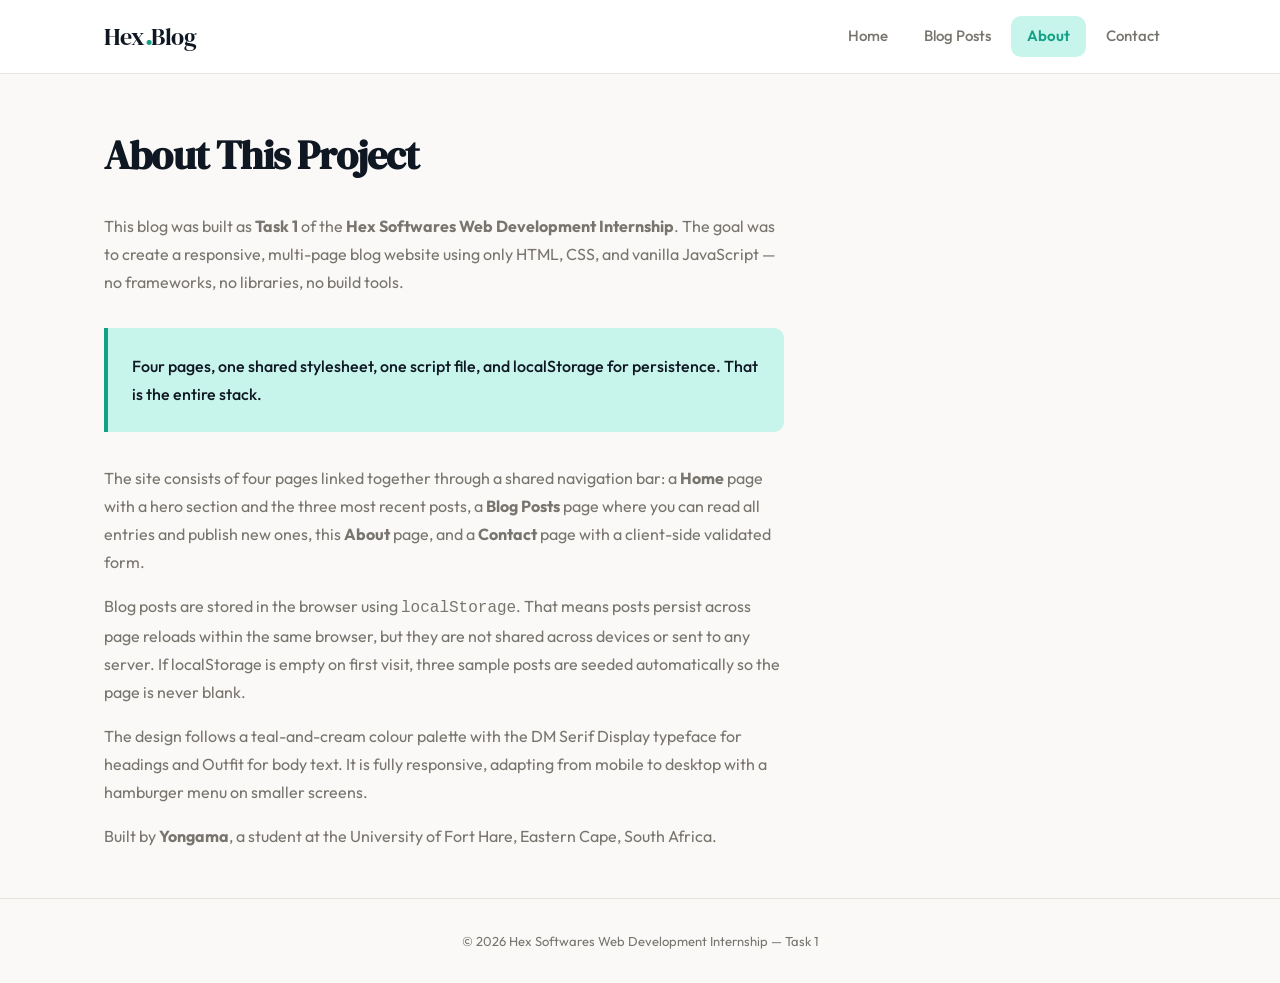
==== about.html @ 7363fd51 "Add complete blog website for Hex Softwares Task 1 Four-page responsive blog (Home, Blog Posts, Abou" ====
<!DOCTYPE html>
<html lang="en">
<head>
  <meta charset="UTF-8">
  <meta name="viewport" content="width=device-width, initial-scale=1.0">
  <title>About — HexSoftwares Blog</title>
  <meta name="description" content="About this blog project and the Hex Softwares Web Development Internship.">
  <link rel="stylesheet" href="css/styles.css">
</head>
<body>

  <!-- Header -->
  <header class="site-header">
    <div class="header-inner">
      <a href="index.html" class="logo">Hex<span class="dot">.</span>Blog</a>
      <button class="nav-toggle" aria-label="Open menu" aria-expanded="false">
        <svg xmlns="http://www.w3.org/2000/svg" fill="none" viewBox="0 0 24 24" stroke-width="2" stroke="currentColor"><path stroke-linecap="round" stroke-linejoin="round" d="M3.75 6.75h16.5M3.75 12h16.5m-16.5 5.25h16.5"/></svg>
      </button>
      <nav class="site-nav" aria-label="Primary">
        <button class="nav-close" aria-label="Close menu">
          <svg xmlns="http://www.w3.org/2000/svg" fill="none" viewBox="0 0 24 24" stroke-width="2" stroke="currentColor"><path stroke-linecap="round" stroke-linejoin="round" d="M6 18L18 6M6 6l12 12"/></svg>
        </button>
        <ul>
          <li><a href="index.html">Home</a></li>
          <li><a href="blog.html">Blog Posts</a></li>
          <li><a href="about.html" class="active">About</a></li>
          <li><a href="contact.html">Contact</a></li>
        </ul>
      </nav>
    </div>
  </header>

  <!-- Main Content -->
  <main>
    <h1 class="page-title">About This Project</h1>

    <div class="prose">
      <p>This blog was built as <strong>Task 1</strong> of the <strong>Hex Softwares Web Development Internship</strong>. The goal was to create a responsive, multi-page blog website using only HTML, CSS, and vanilla JavaScript &mdash; no frameworks, no libraries, no build tools.</p>

      <div class="highlight-box">
        <p>Four pages, one shared stylesheet, one script file, and localStorage for persistence. That is the entire stack.</p>
      </div>

      <p>The site consists of four pages linked together through a shared navigation bar: a <strong>Home</strong> page with a hero section and the three most recent posts, a <strong>Blog Posts</strong> page where you can read all entries and publish new ones, this <strong>About</strong> page, and a <strong>Contact</strong> page with a client-side validated form.</p>

      <p>Blog posts are stored in the browser using <code>localStorage</code>. That means posts persist across page reloads within the same browser, but they are not shared across devices or sent to any server. If localStorage is empty on first visit, three sample posts are seeded automatically so the page is never blank.</p>

      <p>The design follows a teal-and-cream colour palette with the DM Serif Display typeface for headings and Outfit for body text. It is fully responsive, adapting from mobile to desktop with a hamburger menu on smaller screens.</p>

      <p>Built by <strong>Yongama</strong>, a student at the University of Fort Hare, Eastern Cape, South Africa.</p>
    </div>
  </main>

  <!-- Footer -->
  <footer class="site-footer">
    <p>&copy; 2026 Hex Softwares Web Development Internship &mdash; Task 1</p>
  </footer>

  <script src="js/app.js"></script>
</body>
</html>
---- css/styles.css ----
@import url('https://fonts.googleapis.com/css2?family=DM+Serif+Display:ital@0;1&family=Outfit:wght@300;400;500;600;700&display=swap');

:root {
  --font-display: 'DM Serif Display', Georgia, serif;
  --font-body: 'Outfit', system-ui, sans-serif;

  --clr-teal-50: #effcf9;
  --clr-teal-100: #c7f5ec;
  --clr-teal-200: #8de8d5;
  --clr-teal-400: #2ec4a5;
  --clr-teal-500: #14a085;
  --clr-teal-600: #0e7c68;
  --clr-teal-700: #0b5e4f;

  --clr-navy-800: #1a2332;
  --clr-navy-900: #0f1722;
  --clr-navy-950: #0a1018;

  --clr-cream-50: #faf9f7;
  --clr-cream-100: #f4f2ee;
  --clr-cream-200: #e8e4dd;

  --clr-gray-300: #c5c3be;
  --clr-gray-400: #9e9b94;
  --clr-gray-500: #78756e;
  --clr-gray-600: #5c5a54;

  --clr-red-500: #dc4a4a;
  --clr-red-100: #fce8e8;

  --clr-bg: var(--clr-cream-50);
  --clr-surface: #ffffff;
  --clr-surface-alt: var(--clr-cream-100);
  --clr-text: var(--clr-navy-900);
  --clr-text-muted: var(--clr-gray-500);
  --clr-accent: var(--clr-teal-500);
  --clr-accent-hover: var(--clr-teal-600);
  --clr-accent-soft: var(--clr-teal-100);
  --clr-border: var(--clr-cream-200);
  --clr-error: var(--clr-red-500);
  --clr-error-bg: var(--clr-red-100);

  --radius-sm: 6px;
  --radius-md: 10px;
  --radius-lg: 16px;
  --radius-xl: 24px;

  --shadow-sm: 0 1px 3px rgba(15,23,34,0.04), 0 1px 2px rgba(15,23,34,0.03);
  --shadow-md: 0 4px 12px rgba(15,23,34,0.06), 0 2px 4px rgba(15,23,34,0.04);
  --shadow-lg: 0 12px 32px rgba(15,23,34,0.08), 0 4px 8px rgba(15,23,34,0.04);
  --shadow-glow: 0 0 0 3px var(--clr-accent-soft);

  --space-xs: 4px;
  --space-sm: 8px;
  --space-md: 16px;
  --space-lg: 24px;
  --space-xl: 32px;
  --space-2xl: 48px;
  --space-3xl: 64px;
  --space-4xl: 96px;

  --max-w: 1120px;
  --transition: 220ms ease;
}

@media (prefers-color-scheme: dark) {
  :root:not([data-theme="light"]) {
    --clr-bg: var(--clr-navy-950);
    --clr-surface: var(--clr-navy-800);
    --clr-surface-alt: var(--clr-navy-900);
    --clr-text: #e8e6e1;
    --clr-text-muted: var(--clr-gray-400);
    --clr-accent: var(--clr-teal-400);
    --clr-accent-hover: var(--clr-teal-200);
    --clr-accent-soft: rgba(46,196,165,0.12);
    --clr-border: rgba(255,255,255,0.08);
    --clr-error: #f87171;
    --clr-error-bg: rgba(248,113,113,0.1);
    --shadow-sm: 0 1px 3px rgba(0,0,0,0.2);
    --shadow-md: 0 4px 12px rgba(0,0,0,0.25);
    --shadow-lg: 0 12px 32px rgba(0,0,0,0.35);
  }
}

:root[data-theme="dark"] {
  --clr-bg: var(--clr-navy-950);
  --clr-surface: var(--clr-navy-800);
  --clr-surface-alt: var(--clr-navy-900);
  --clr-text: #e8e6e1;
  --clr-text-muted: var(--clr-gray-400);
  --clr-accent: var(--clr-teal-400);
  --clr-accent-hover: var(--clr-teal-200);
  --clr-accent-soft: rgba(46,196,165,0.12);
  --clr-border: rgba(255,255,255,0.08);
  --clr-error: #f87171;
  --clr-error-bg: rgba(248,113,113,0.1);
  --shadow-sm: 0 1px 3px rgba(0,0,0,0.2);
  --shadow-md: 0 4px 12px rgba(0,0,0,0.25);
  --shadow-lg: 0 12px 32px rgba(0,0,0,0.35);
}

/* ── Reset ────────────────────────────────────────────── */

*,
*::before,
*::after {
  margin: 0;
  padding: 0;
  box-sizing: border-box;
}

html {
  scroll-behavior: smooth;
  -webkit-text-size-adjust: 100%;
}

body {
  font-family: var(--font-body);
  font-size: 16px;
  line-height: 1.65;
  color: var(--clr-text);
  background: var(--clr-bg);
  min-height: 100vh;
  display: flex;
  flex-direction: column;
  -webkit-font-smoothing: antialiased;
}

img {
  max-width: 100%;
  display: block;
}

a {
  color: var(--clr-accent);
  text-decoration: none;
  transition: color var(--transition);
}

a:hover {
  color: var(--clr-accent-hover);
}

a:focus-visible,
button:focus-visible,
input:focus-visible,
textarea:focus-visible {
  outline: 2px solid var(--clr-accent);
  outline-offset: 2px;
}

/* ── Header ───────────────────────────────────────────── */

.site-header {
  position: sticky;
  top: 0;
  z-index: 100;
  background: var(--clr-surface);
  border-bottom: 1px solid var(--clr-border);
  backdrop-filter: blur(12px);
  -webkit-backdrop-filter: blur(12px);
}

.header-inner {
  max-width: var(--max-w);
  margin: 0 auto;
  padding: var(--space-md) var(--space-lg);
  display: flex;
  align-items: center;
  justify-content: space-between;
  gap: var(--space-md);
}

.logo {
  font-family: var(--font-display);
  font-size: 1.5rem;
  color: var(--clr-text);
  text-decoration: none;
  letter-spacing: -0.02em;
  transition: color var(--transition);
}

.logo .dot {
  color: var(--clr-accent);
  font-weight: 700;
}

.logo:hover {
  color: var(--clr-accent);
}

/* ── Navigation ───────────────────────────────────────── */

.nav-toggle {
  display: none;
  background: none;
  border: none;
  cursor: pointer;
  padding: var(--space-sm);
  color: var(--clr-text);
}

.nav-toggle svg {
  width: 24px;
  height: 24px;
  display: block;
}

.site-nav ul {
  list-style: none;
  display: flex;
  gap: var(--space-xs);
}

.site-nav a {
  display: block;
  padding: var(--space-sm) var(--space-md);
  border-radius: var(--radius-md);
  color: var(--clr-text-muted);
  font-weight: 500;
  font-size: 0.9375rem;
  transition: color var(--transition), background var(--transition);
}

.site-nav a:hover {
  color: var(--clr-text);
  background: var(--clr-surface-alt);
}

.site-nav a.active {
  color: var(--clr-accent);
  background: var(--clr-accent-soft);
  font-weight: 600;
}

@media (max-width: 680px) {
  .nav-toggle {
    display: block;
  }

  .site-nav {
    position: fixed;
    inset: 0;
    background: var(--clr-surface);
    z-index: 200;
    display: flex;
    align-items: center;
    justify-content: center;
    opacity: 0;
    visibility: hidden;
    transition: opacity 280ms ease, visibility 280ms ease;
  }

  .site-nav.open {
    opacity: 1;
    visibility: visible;
  }

  .site-nav ul {
    flex-direction: column;
    align-items: center;
    gap: var(--space-md);
  }

  .site-nav a {
    font-size: 1.25rem;
    padding: var(--space-md) var(--space-xl);
  }

  .nav-close {
    position: absolute;
    top: var(--space-lg);
    right: var(--space-lg);
    background: none;
    border: none;
    cursor: pointer;
    color: var(--clr-text);
    padding: var(--space-sm);
  }

  .nav-close svg {
    width: 28px;
    height: 28px;
    display: block;
  }
}

@media (min-width: 681px) {
  .nav-close {
    display: none;
  }
}

/* ── Main ─────────────────────────────────────────────── */

main {
  flex: 1;
  max-width: var(--max-w);
  margin: 0 auto;
  padding: var(--space-2xl) var(--space-lg);
  width: 100%;
}

/* ── Hero ─────────────────────────────────────────────── */

.hero {
  text-align: center;
  padding: var(--space-4xl) var(--space-lg);
  position: relative;
}

.hero::before {
  content: '';
  position: absolute;
  top: -40px;
  left: 50%;
  transform: translateX(-50%);
  width: 420px;
  height: 420px;
  border-radius: 50%;
  background: radial-gradient(circle, var(--clr-accent-soft) 0%, transparent 70%);
  pointer-events: none;
  z-index: -1;
}

.hero h1 {
  font-family: var(--font-display);
  font-size: clamp(2.2rem, 5vw, 3.5rem);
  line-height: 1.15;
  letter-spacing: -0.025em;
  color: var(--clr-text);
  margin-bottom: var(--space-lg);
  animation: fadeSlideUp 600ms ease both;
}

.hero h1 .accent {
  color: var(--clr-accent);
}

.hero-tagline {
  font-size: 1.125rem;
  color: var(--clr-text-muted);
  max-width: 540px;
  margin: 0 auto var(--space-xl);
  line-height: 1.7;
  animation: fadeSlideUp 600ms 120ms ease both;
}

.hero-cta {
  display: inline-flex;
  align-items: center;
  gap: var(--space-sm);
  animation: fadeSlideUp 600ms 240ms ease both;
}

@keyframes fadeSlideUp {
  from {
    opacity: 0;
    transform: translateY(18px);
  }
  to {
    opacity: 1;
    transform: translateY(0);
  }
}

/* ── Section Headings ─────────────────────────────────── */

.section-heading {
  font-family: var(--font-display);
  font-size: 1.75rem;
  margin-bottom: var(--space-lg);
  letter-spacing: -0.015em;
}

.page-title {
  font-family: var(--font-display);
  font-size: clamp(1.8rem, 4vw, 2.5rem);
  margin-bottom: var(--space-lg);
  letter-spacing: -0.02em;
  animation: fadeSlideUp 500ms ease both;
}

/* ── Buttons ──────────────────────────────────────────── */

.btn {
  display: inline-flex;
  align-items: center;
  justify-content: center;
  gap: var(--space-sm);
  font-family: var(--font-body);
  font-weight: 600;
  font-size: 0.9375rem;
  padding: 12px 28px;
  border-radius: var(--radius-md);
  border: none;
  cursor: pointer;
  transition: all var(--transition);
  text-decoration: none;
  line-height: 1.4;
}

.btn-primary {
  background: var(--clr-accent);
  color: #fff;
  box-shadow: var(--shadow-sm);
}

.btn-primary:hover {
  background: var(--clr-accent-hover);
  box-shadow: var(--shadow-md);
  transform: translateY(-1px);
  color: #fff;
}

.btn-primary:active {
  transform: translateY(0);
}

.btn-outline {
  background: transparent;
  color: var(--clr-accent);
  border: 1.5px solid var(--clr-accent);
}

.btn-outline:hover {
  background: var(--clr-accent-soft);
  color: var(--clr-accent-hover);
}

.btn-danger {
  background: transparent;
  color: var(--clr-error);
  border: 1.5px solid var(--clr-error);
  font-size: 0.8125rem;
  padding: 6px 14px;
}

.btn-danger:hover {
  background: var(--clr-error-bg);
}

/* ── Cards ────────────────────────────────────────────── */

.card-grid {
  display: grid;
  gap: var(--space-lg);
}

@media (min-width: 640px) {
  .card-grid {
    grid-template-columns: repeat(2, 1fr);
  }
}

@media (min-width: 900px) {
  .card-grid.cols-3 {
    grid-template-columns: repeat(3, 1fr);
  }
}

.card {
  background: var(--clr-surface);
  border: 1px solid var(--clr-border);
  border-radius: var(--radius-lg);
  padding: var(--space-lg);
  transition: box-shadow var(--transition), transform var(--transition);
  display: flex;
  flex-direction: column;
}

.card:hover {
  box-shadow: var(--shadow-md);
  transform: translateY(-2px);
}

.card-meta {
  display: flex;
  align-items: center;
  gap: var(--space-sm);
  margin-bottom: var(--space-sm);
  font-size: 0.8125rem;
  color: var(--clr-text-muted);
  flex-wrap: wrap;
}

.card-meta .dot-sep::before {
  content: '\00b7';
  margin: 0 2px;
}

.card h3 {
  font-family: var(--font-display);
  font-size: 1.2rem;
  margin-bottom: var(--space-sm);
  line-height: 1.3;
}

.card p {
  color: var(--clr-text-muted);
  font-size: 0.9375rem;
  line-height: 1.6;
  flex: 1;
}

.card-actions {
  margin-top: var(--space-md);
  display: flex;
  gap: var(--space-sm);
}

/* ── Empty State ──────────────────────────────────────── */

.empty-state {
  text-align: center;
  padding: var(--space-3xl) var(--space-lg);
  color: var(--clr-text-muted);
}

.empty-state svg {
  width: 56px;
  height: 56px;
  margin: 0 auto var(--space-md);
  opacity: 0.4;
  color: var(--clr-accent);
}

.empty-state p {
  margin-bottom: var(--space-lg);
  font-size: 1.0625rem;
}

/* ── Forms ────────────────────────────────────────────── */

.form-section {
  background: var(--clr-surface);
  border: 1px solid var(--clr-border);
  border-radius: var(--radius-lg);
  padding: var(--space-xl);
  margin-bottom: var(--space-2xl);
}

.form-section h2 {
  font-family: var(--font-display);
  font-size: 1.4rem;
  margin-bottom: var(--space-lg);
}

.form-group {
  margin-bottom: var(--space-md);
}

.form-group label {
  display: block;
  font-weight: 500;
  font-size: 0.9375rem;
  margin-bottom: var(--space-xs);
  color: var(--clr-text);
}

.form-row {
  display: grid;
  gap: var(--space-md);
}

@media (min-width: 640px) {
  .form-row {
    grid-template-columns: 1fr 1fr;
  }
}

input[type="text"],
input[type="email"],
input[type="date"],
textarea {
  width: 100%;
  font-family: var(--font-body);
  font-size: 0.9375rem;
  padding: 10px 14px;
  border: 1.5px solid var(--clr-border);
  border-radius: var(--radius-sm);
  background: var(--clr-bg);
  color: var(--clr-text);
  transition: border-color var(--transition), box-shadow var(--transition);
  line-height: 1.5;
}

input:focus,
textarea:focus {
  border-color: var(--clr-accent);
  box-shadow: var(--shadow-glow);
}

textarea {
  resize: vertical;
  min-height: 120px;
}

.field-error {
  color: var(--clr-error);
  font-size: 0.8125rem;
  margin-top: var(--space-xs);
  display: none;
}

.form-group.has-error input,
.form-group.has-error textarea {
  border-color: var(--clr-error);
}

.form-group.has-error .field-error {
  display: block;
}

.form-success {
  background: var(--clr-accent-soft);
  color: var(--clr-teal-700);
  padding: var(--space-md) var(--space-lg);
  border-radius: var(--radius-md);
  font-weight: 500;
  margin-top: var(--space-md);
  display: none;
  animation: fadeSlideUp 300ms ease both;
}

@media (prefers-color-scheme: dark) {
  :root:not([data-theme="light"]) .form-success {
    color: var(--clr-teal-200);
  }
}

:root[data-theme="dark"] .form-success {
  color: var(--clr-teal-200);
}

/* ── About & Contact pages ────────────────────────────── */

.prose {
  max-width: 680px;
}

.prose p {
  margin-bottom: var(--space-md);
  color: var(--clr-text-muted);
  line-height: 1.75;
}

.prose p:last-child {
  margin-bottom: 0;
}

.highlight-box {
  background: var(--clr-accent-soft);
  border-left: 4px solid var(--clr-accent);
  border-radius: 0 var(--radius-md) var(--radius-md) 0;
  padding: var(--space-lg);
  margin: var(--space-xl) 0;
}

.highlight-box p {
  color: var(--clr-text) !important;
  margin: 0;
  font-weight: 500;
}

/* ── Footer ───────────────────────────────────────────── */

.site-footer {
  border-top: 1px solid var(--clr-border);
  padding: var(--space-xl) var(--space-lg);
  text-align: center;
  color: var(--clr-text-muted);
  font-size: 0.8125rem;
  margin-top: auto;
}

.site-footer a {
  color: var(--clr-accent);
  font-weight: 500;
}

/* ── Toast notification ───────────────────────────────── */

.toast {
  position: fixed;
  bottom: var(--space-xl);
  right: var(--space-xl);
  background: var(--clr-surface);
  border: 1px solid var(--clr-border);
  border-radius: var(--radius-md);
  padding: var(--space-md) var(--space-lg);
  box-shadow: var(--shadow-lg);
  font-weight: 500;
  font-size: 0.9375rem;
  z-index: 1000;
  animation: toastIn 300ms ease both;
  max-width: 360px;
}

.toast.success {
  border-left: 4px solid var(--clr-accent);
}

.toast.removing {
  animation: toastOut 250ms ease both;
}

@keyframes toastIn {
  from {
    opacity: 0;
    transform: translateY(16px) scale(0.96);
  }
  to {
    opacity: 1;
    transform: translateY(0) scale(1);
  }
}

@keyframes toastOut {
  to {
    opacity: 0;
    transform: translateY(10px) scale(0.96);
  }
}

/* ── Utilities ────────────────────────────────────────── */

.sr-only {
  position: absolute;
  width: 1px;
  height: 1px;
  padding: 0;
  margin: -1px;
  overflow: hidden;
  clip: rect(0,0,0,0);
  border: 0;
}

@media (prefers-reduced-motion: reduce) {
  *,
  *::before,
  *::after {
    animation-duration: 0.01ms !important;
    animation-iteration-count: 1 !important;
    transition-duration: 0.01ms !important;
  }

  html {
    scroll-behavior: auto;
  }
}
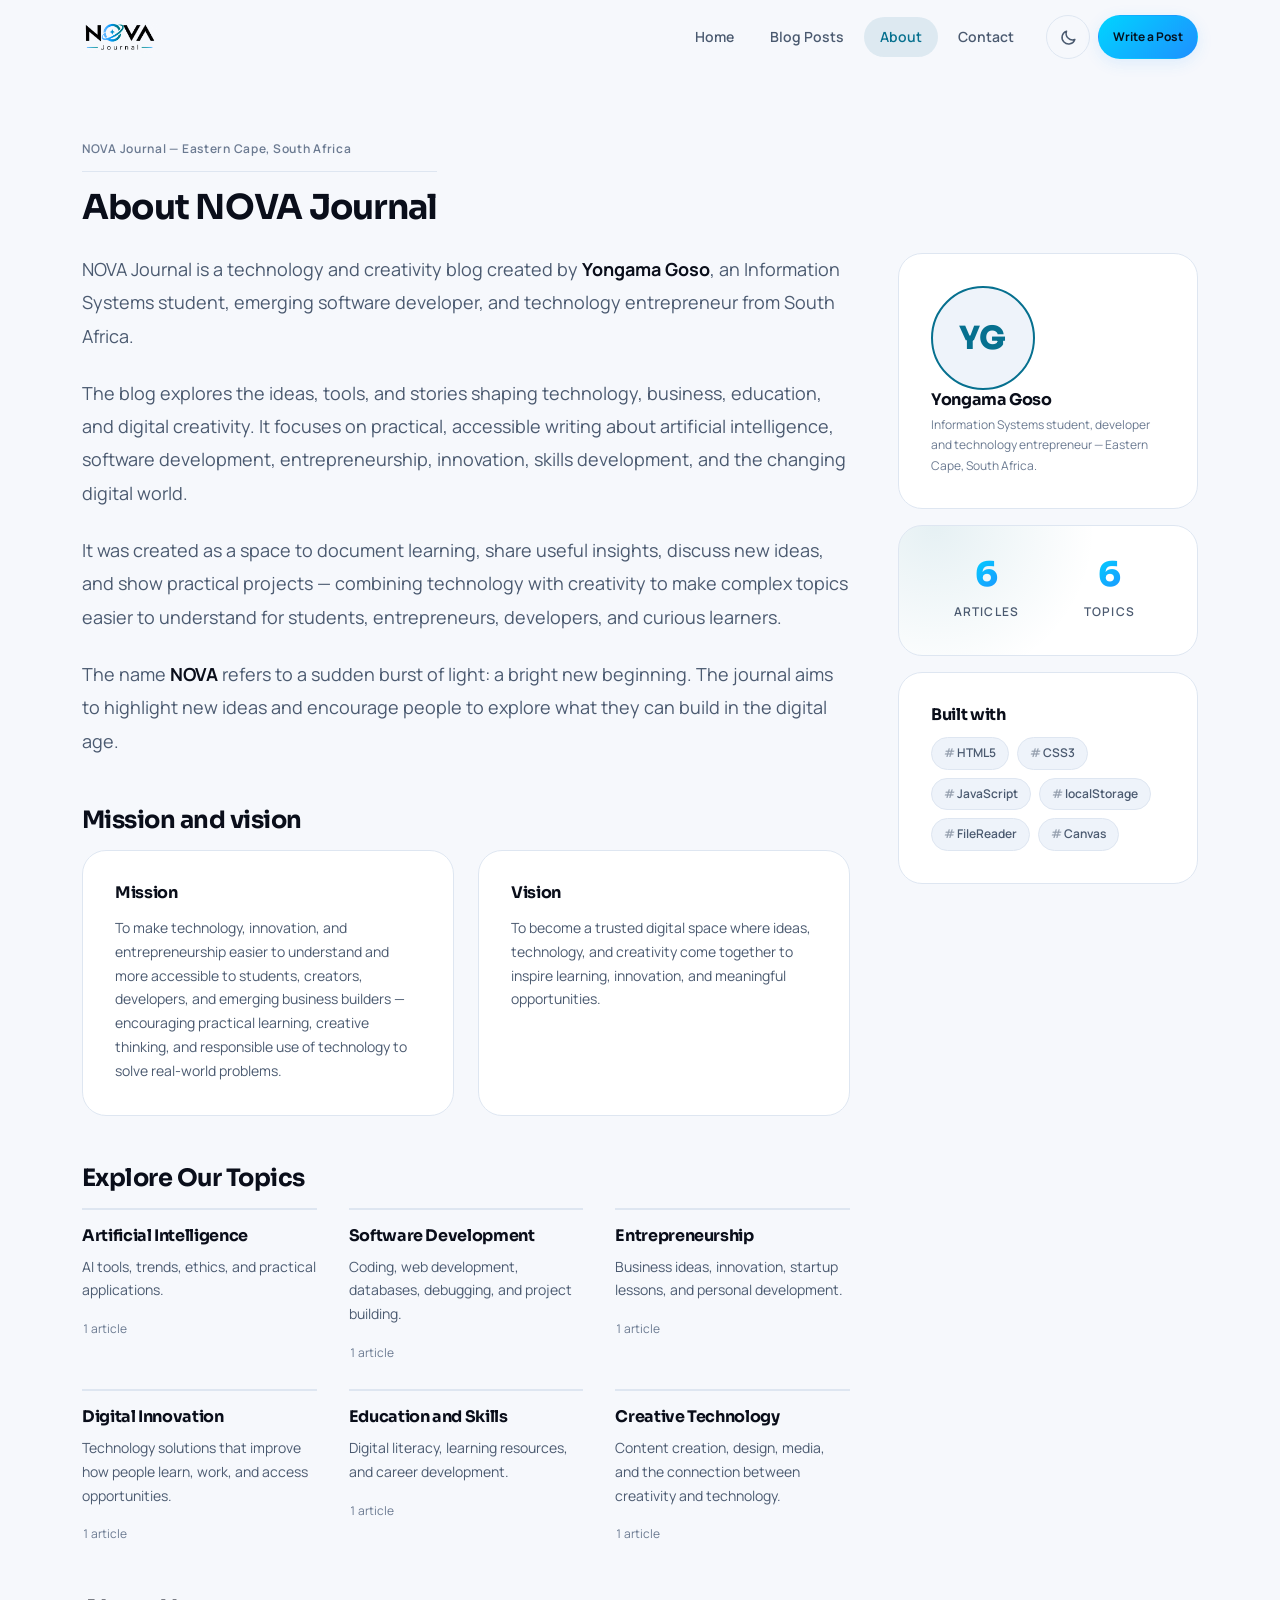
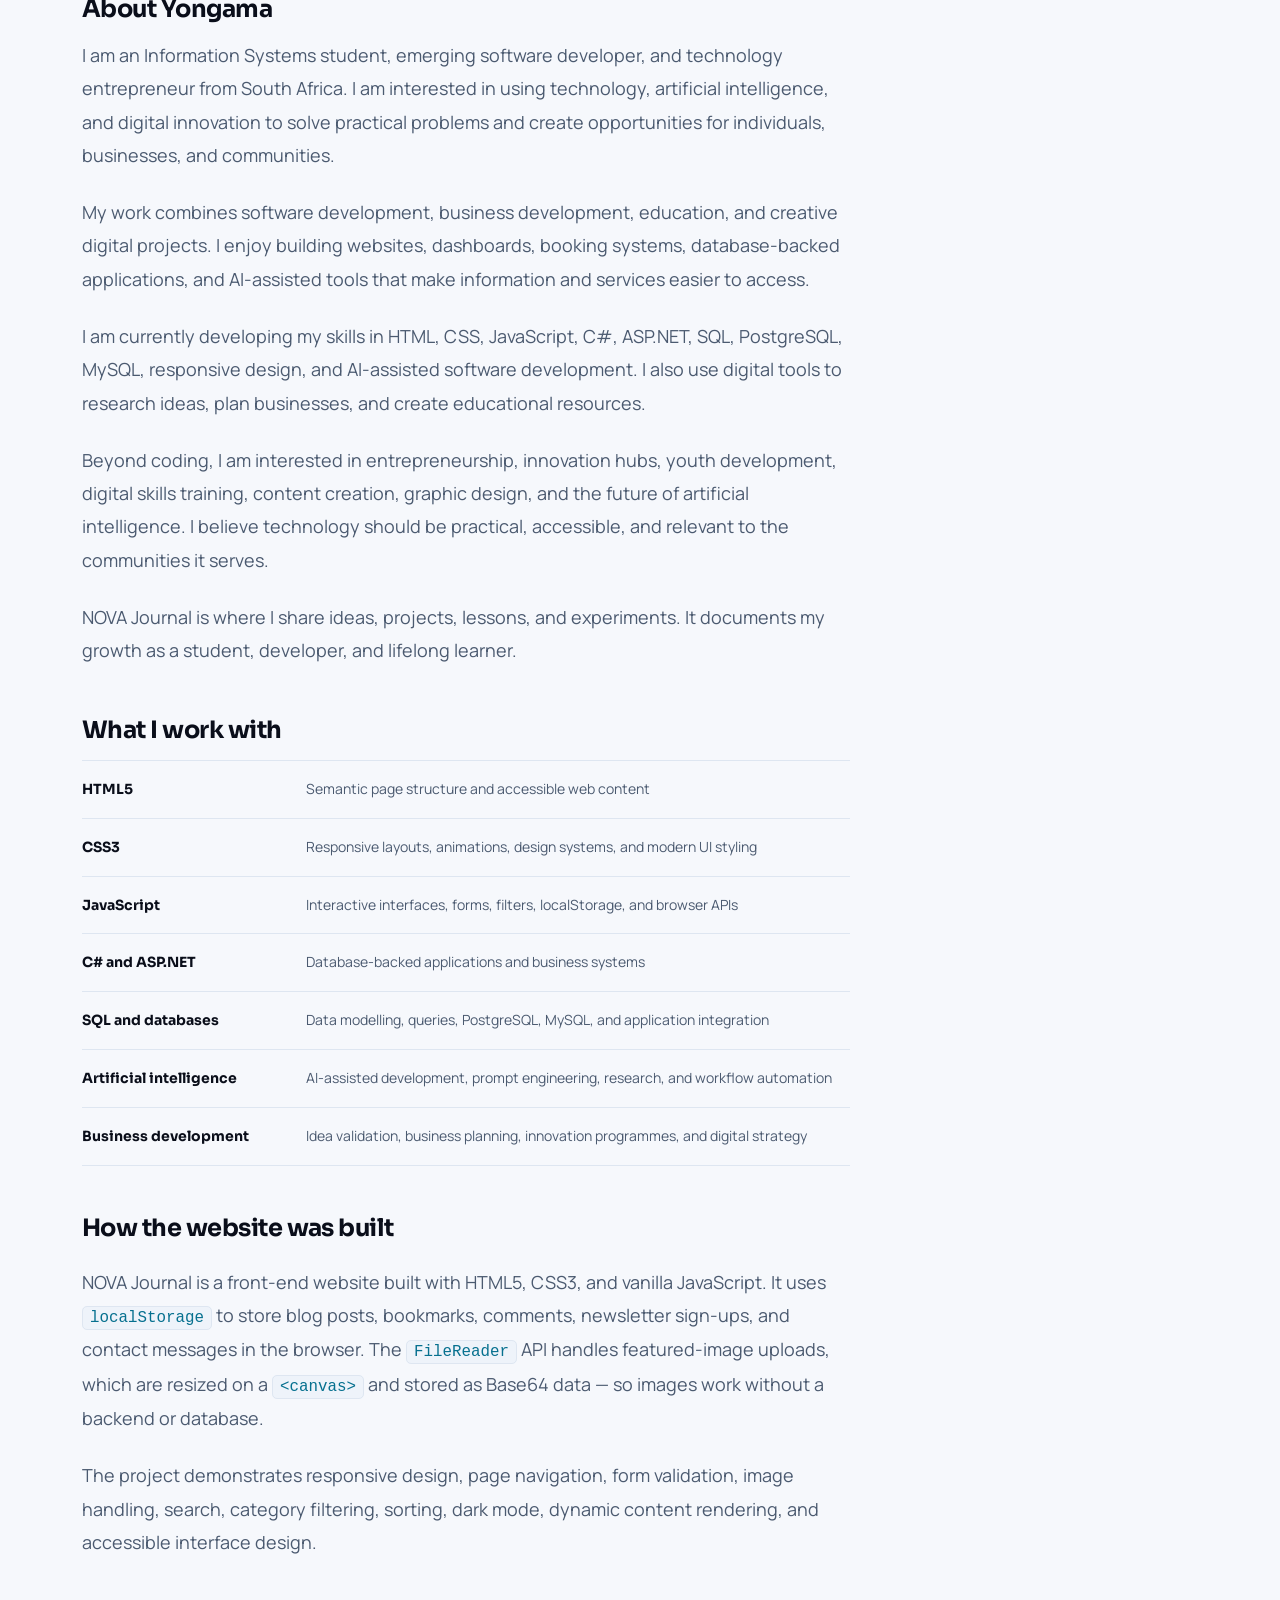
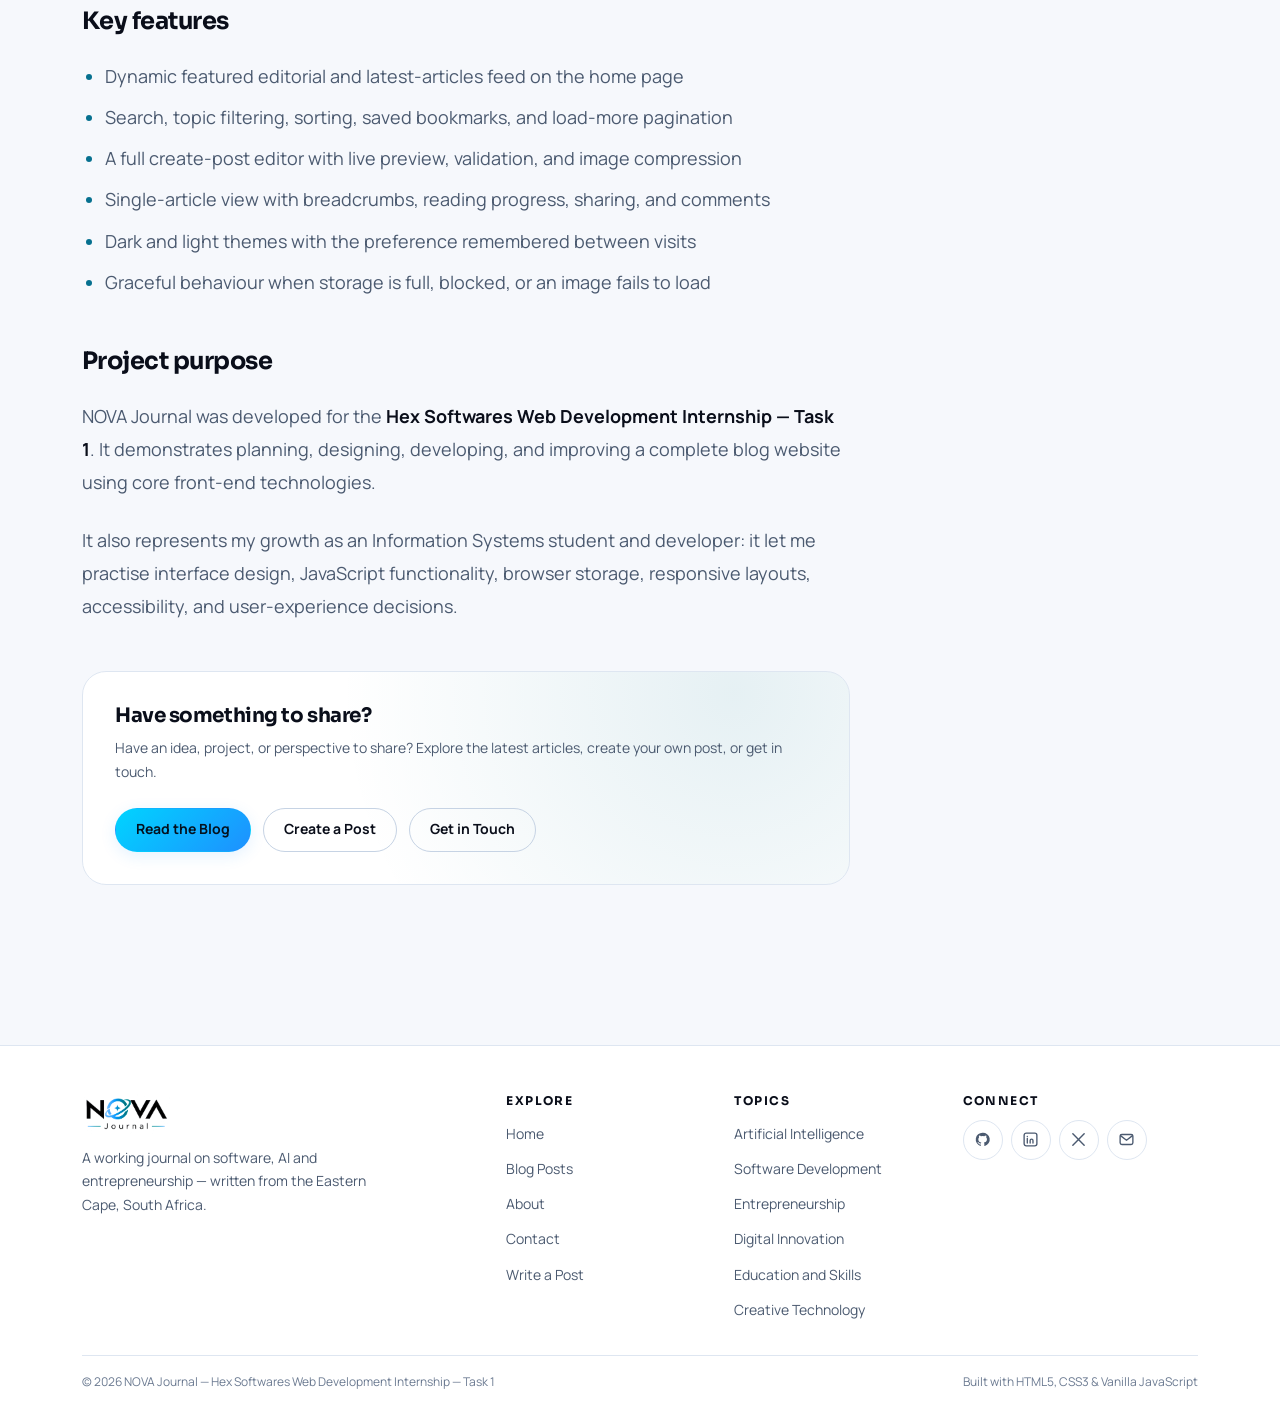
==== commit ebdb23dd: "Editorial pass: dynamic home sections, saved view, and AI-slop removal Phase 1 — landing page Featur" ====
--- a/about.html
+++ b/about.html
@@ -1,61 +1,288 @@
 <!DOCTYPE html>
-<html lang="en">
+<html lang="en" data-theme="dark">
 <head>
-  <meta charset="UTF-8">
-  <meta name="viewport" content="width=device-width, initial-scale=1.0">
-  <title>About — HexSoftwares Blog</title>
-  <meta name="description" content="About this blog project and the Hex Softwares Web Development Internship.">
-  <link rel="stylesheet" href="css/styles.css">
+<meta charset="UTF-8">
+<meta name="viewport" content="width=device-width, initial-scale=1.0">
+<title>About — NOVA Journal</title>
+<meta name="description" content="About NOVA Journal and its author: why the blog exists, what it was built with, and what was learned building it for the Hex Softwares Web Development Internship.">
+<link rel="icon" href="assets/images/favicon.png" type="image/png">
+<link rel="stylesheet" href="css/style.css">
+<link rel="stylesheet" href="css/responsive.css">
+<script>
+/* Apply the saved theme before first paint so there is no colour flash. */
+(function () {
+  try {
+    var raw = localStorage.getItem('hexsoftwares_theme');
+    var t = raw ? JSON.parse(raw) : null;
+    if (t !== 'light' && t !== 'dark') {
+      t = (window.matchMedia && window.matchMedia('(prefers-color-scheme: light)').matches) ? 'light' : 'dark';
+    }
+    document.documentElement.setAttribute('data-theme', t);
+  } catch (e) { /* keep the dark default */ }
+  document.documentElement.classList.add('js');
+})();
+</script>
 </head>
 <body>
 
-  <!-- Header -->
-  <header class="site-header">
-    <div class="header-inner">
-      <a href="index.html" class="logo">Hex<span class="dot">.</span>Blog</a>
-      <button class="nav-toggle" aria-label="Open menu" aria-expanded="false">
-        <svg xmlns="http://www.w3.org/2000/svg" fill="none" viewBox="0 0 24 24" stroke-width="2" stroke="currentColor"><path stroke-linecap="round" stroke-linejoin="round" d="M3.75 6.75h16.5M3.75 12h16.5m-16.5 5.25h16.5"/></svg>
+<a class="skip-link" href="#main">Skip to content</a>
+
+<!-- ===================== HEADER ===================== -->
+<header class="site-header">
+  <div class="container header-inner">
+    <a href="index.html" class="brand" aria-label="NOVA Journal — home">
+      <img src="assets/images/nova-journal-logo.png" alt="NOVA Journal" width="1053" height="476" data-fallback="assets/images/fallback.jpg">
+    </a>
+
+    <nav class="site-nav" id="site-nav" aria-label="Primary">
+      <ul>
+        <li><a class="nav-link" href="index.html" data-page="index.html">Home</a></li>
+        <li><a class="nav-link" href="blog.html" data-page="blog.html post.html">Blog Posts</a></li>
+        <li><a class="nav-link" href="about.html" data-page="about.html">About</a></li>
+        <li><a class="nav-link" href="contact.html" data-page="contact.html">Contact</a></li>
+      </ul>
+      <div class="nav-cta">
+        <a class="btn btn-primary" href="create-post.html">Write a Post</a>
+      </div>
+    </nav>
+
+    <div class="header-actions">
+      <button class="btn-icon theme-toggle" type="button" aria-label="Switch theme">
+        <svg class="icon-sun" viewBox="0 0 24 24" fill="none" stroke="currentColor" stroke-width="1.9" stroke-linecap="round" aria-hidden="true"><circle cx="12" cy="12" r="4.2"/><path d="M12 2v2M12 20v2M2 12h2M20 12h2M4.9 4.9l1.4 1.4M17.7 17.7l1.4 1.4M19.1 4.9l-1.4 1.4M6.3 17.7l-1.4 1.4"/></svg>
+        <svg class="icon-moon" viewBox="0 0 24 24" fill="none" stroke="currentColor" stroke-width="1.9" stroke-linecap="round" stroke-linejoin="round" aria-hidden="true"><path d="M20 14.5A8.2 8.2 0 019.5 4 8.3 8.3 0 1020 14.5z"/></svg>
       </button>
-      <nav class="site-nav" aria-label="Primary">
-        <button class="nav-close" aria-label="Close menu">
-          <svg xmlns="http://www.w3.org/2000/svg" fill="none" viewBox="0 0 24 24" stroke-width="2" stroke="currentColor"><path stroke-linecap="round" stroke-linejoin="round" d="M6 18L18 6M6 6l12 12"/></svg>
-        </button>
+
+      <a class="btn btn-primary btn-sm btn-cta" href="create-post.html">Write a Post</a>
+
+      <button class="nav-toggle" type="button" aria-label="Open navigation menu" aria-expanded="false" aria-controls="site-nav">
+        <svg class="icon-open" viewBox="0 0 24 24" fill="none" stroke="currentColor" stroke-width="2" stroke-linecap="round" aria-hidden="true"><path d="M4 7h16M4 12h16M4 17h16"/></svg>
+        <svg class="icon-close" viewBox="0 0 24 24" fill="none" stroke="currentColor" stroke-width="2" stroke-linecap="round" aria-hidden="true"><path d="M6 6l12 12M18 6L6 18"/></svg>
+      </button>
+    </div>
+  </div>
+</header>
+
+<main id="main">
+
+  <section class="section">
+    <div class="container">
+
+      <div class="section-head reveal">
+        <div>
+          <p class="masthead">NOVA Journal — Eastern Cape, South Africa</p>
+          <h1 class="section-title" style="font-size:var(--fs-2xl);">About NOVA Journal</h1>
+        </div>
+      </div>
+
+      <div class="about-layout">
+        <div>
+
+          <!-- Introduction -->
+          <div class="article-body reveal" style="max-width:none;">
+            <p>NOVA Journal is a technology and creativity blog created by <strong>Yongama Goso</strong>, an Information Systems student, emerging software developer, and technology entrepreneur from South Africa.</p>
+            <p>The blog explores the ideas, tools, and stories shaping technology, business, education, and digital creativity. It focuses on practical, accessible writing about artificial intelligence, software development, entrepreneurship, innovation, skills development, and the changing digital world.</p>
+            <p>It was created as a space to document learning, share useful insights, discuss new ideas, and show practical projects — combining technology with creativity to make complex topics easier to understand for students, entrepreneurs, developers, and curious learners.</p>
+            <p>The name <strong>NOVA</strong> refers to a sudden burst of light: a bright new beginning. The journal aims to highlight new ideas and encourage people to explore what they can build in the digital age.</p>
+          </div>
+
+          <!-- Mission & Vision -->
+          <h2 class="section-title" style="margin:var(--sp-7) 0 var(--sp-4);">Mission and vision</h2>
+          <div class="grid grid-2">
+            <div class="panel reveal">
+              <h3 class="topic-name" style="margin-bottom:var(--sp-3);">Mission</h3>
+              <p class="section-sub" style="margin:0;">To make technology, innovation, and entrepreneurship easier to understand and more accessible to students, creators, developers, and emerging business builders — encouraging practical learning, creative thinking, and responsible use of technology to solve real-world problems.</p>
+            </div>
+            <div class="panel reveal">
+              <h3 class="topic-name" style="margin-bottom:var(--sp-3);">Vision</h3>
+              <p class="section-sub" style="margin:0;">To become a trusted digital space where ideas, technology, and creativity come together to inspire learning, innovation, and meaningful opportunities.</p>
+            </div>
+          </div>
+
+          <!-- Topics -->
+          <h2 class="section-title" style="margin:var(--sp-7) 0 var(--sp-4);">Explore Our Topics</h2>
+          <div class="topic-grid" id="topic-grid"></div>
+
+          <!-- About Yongama -->
+          <h2 class="section-title" style="margin:var(--sp-7) 0 var(--sp-4);">About Yongama</h2>
+          <div class="article-body reveal" style="max-width:none;">
+            <p>I am an Information Systems student, emerging software developer, and technology entrepreneur from South Africa. I am interested in using technology, artificial intelligence, and digital innovation to solve practical problems and create opportunities for individuals, businesses, and communities.</p>
+            <p>My work combines software development, business development, education, and creative digital projects. I enjoy building websites, dashboards, booking systems, database-backed applications, and AI-assisted tools that make information and services easier to access.</p>
+            <p>I am currently developing my skills in HTML, CSS, JavaScript, C#, ASP.NET, SQL, PostgreSQL, MySQL, responsive design, and AI-assisted software development. I also use digital tools to research ideas, plan businesses, and create educational resources.</p>
+            <p>Beyond coding, I am interested in entrepreneurship, innovation hubs, youth development, digital skills training, content creation, graphic design, and the future of artificial intelligence. I believe technology should be practical, accessible, and relevant to the communities it serves.</p>
+            <p>NOVA Journal is where I share ideas, projects, lessons, and experiments. It documents my growth as a student, developer, and lifelong learner.</p>
+          </div>
+
+          <!-- Skills -->
+          <h2 class="section-title" style="margin:var(--sp-7) 0 var(--sp-4);">What I work with</h2>
+          <dl class="skill-list reveal">
+            <div class="skill-row">
+              <dt>HTML5</dt>
+              <dd>Semantic page structure and accessible web content</dd>
+            </div>
+            <div class="skill-row">
+              <dt>CSS3</dt>
+              <dd>Responsive layouts, animations, design systems, and modern UI styling</dd>
+            </div>
+            <div class="skill-row">
+              <dt>JavaScript</dt>
+              <dd>Interactive interfaces, forms, filters, localStorage, and browser APIs</dd>
+            </div>
+            <div class="skill-row">
+              <dt>C# and ASP.NET</dt>
+              <dd>Database-backed applications and business systems</dd>
+            </div>
+            <div class="skill-row">
+              <dt>SQL and databases</dt>
+              <dd>Data modelling, queries, PostgreSQL, MySQL, and application integration</dd>
+            </div>
+            <div class="skill-row">
+              <dt>Artificial intelligence</dt>
+              <dd>AI-assisted development, prompt engineering, research, and workflow automation</dd>
+            </div>
+            <div class="skill-row">
+              <dt>Business development</dt>
+              <dd>Idea validation, business planning, innovation programmes, and digital strategy</dd>
+            </div>
+          </dl>
+
+          <!-- How it was built -->
+          <div class="article-body reveal" style="max-width:none; margin-top:var(--sp-7);">
+            <h2>How the website was built</h2>
+            <p>NOVA Journal is a front-end website built with HTML5, CSS3, and vanilla JavaScript. It uses <code>localStorage</code> to store blog posts, bookmarks, comments, newsletter sign-ups, and contact messages in the browser. The <code>FileReader</code> API handles featured-image uploads, which are resized on a <code>&lt;canvas&gt;</code> and stored as Base64 data — so images work without a backend or database.</p>
+            <p>The project demonstrates responsive design, page navigation, form validation, image handling, search, category filtering, sorting, dark mode, dynamic content rendering, and accessible interface design.</p>
+
+            <h2>Key features</h2>
+            <ul>
+              <li>Dynamic featured editorial and latest-articles feed on the home page</li>
+              <li>Search, topic filtering, sorting, saved bookmarks, and load-more pagination</li>
+              <li>A full create-post editor with live preview, validation, and image compression</li>
+              <li>Single-article view with breadcrumbs, reading progress, sharing, and comments</li>
+              <li>Dark and light themes with the preference remembered between visits</li>
+              <li>Graceful behaviour when storage is full, blocked, or an image fails to load</li>
+            </ul>
+
+            <h2>Project purpose</h2>
+            <p>NOVA Journal was developed for the <strong>Hex Softwares Web Development Internship — Task 1</strong>. It demonstrates planning, designing, developing, and improving a complete blog website using core front-end technologies.</p>
+            <p>It also represents my growth as an Information Systems student and developer: it let me practise interface design, JavaScript functionality, browser storage, responsive layouts, accessibility, and user-experience decisions.</p>
+          </div>
+
+          <!-- CTAs -->
+          <div class="panel panel-gradient reveal" style="margin-top:var(--sp-7);">
+            <h2 class="section-title" style="font-size:var(--fs-lg); margin-bottom:var(--sp-2);">Have something to share?</h2>
+            <p class="section-sub" style="margin-bottom:var(--sp-5);">Have an idea, project, or perspective to share? Explore the latest articles, create your own post, or get in touch.</p>
+            <div class="hero-cta">
+              <a class="btn btn-primary" href="blog.html">Read the Blog</a>
+              <a class="btn btn-ghost" href="create-post.html">Create a Post</a>
+              <a class="btn btn-ghost" href="contact.html">Get in Touch</a>
+            </div>
+          </div>
+
+        </div>
+
+        <!-- Sidebar -->
+        <aside class="about-aside">
+          <div class="panel reveal" style="margin-bottom:var(--sp-4);">
+            <span class="about-portrait monogram" aria-hidden="true">YG</span>
+            <h2 class="topic-name" style="margin-bottom:var(--sp-1);">Yongama Goso</h2>
+            <p class="field-hint">Information Systems student, developer and technology entrepreneur — Eastern Cape, South Africa.</p>
+          </div>
+
+          <div class="stats reveal" id="stats" style="grid-template-columns:repeat(2,1fr); margin-bottom:var(--sp-4);">
+            <div class="stat">
+              <span class="stat-num" data-stat="posts">0</span>
+              <span class="stat-label">Articles</span>
+            </div>
+            <div class="stat">
+              <span class="stat-num" data-stat="categories">0</span>
+              <span class="stat-label">Topics</span>
+            </div>
+          </div>
+
+          <div class="panel reveal">
+            <h2 class="topic-name" style="margin-bottom:var(--sp-3);">Built with</h2>
+            <div class="tag-list">
+              <span class="tag">HTML5</span>
+              <span class="tag">CSS3</span>
+              <span class="tag">JavaScript</span>
+              <span class="tag">localStorage</span>
+              <span class="tag">FileReader</span>
+              <span class="tag">Canvas</span>
+            </div>
+          </div>
+        </aside>
+
+      </div>
+    </div>
+  </section>
+
+</main>
+
+<!-- ===================== FOOTER ===================== -->
+<footer class="site-footer">
+  <div class="container">
+    <div class="footer-grid">
+      <div>
+        <a href="index.html" class="footer-brand" aria-label="NOVA Journal — home">
+          <img src="assets/images/nova-journal-logo.png" alt="NOVA Journal" width="1053" height="476" loading="lazy" data-fallback="assets/images/fallback.jpg">
+        </a>
+        <p class="footer-tagline">A working journal on software, AI and entrepreneurship — written from the Eastern Cape, South Africa.</p>
+      </div>
+
+      <div class="footer-col">
+        <h4>Explore</h4>
         <ul>
           <li><a href="index.html">Home</a></li>
           <li><a href="blog.html">Blog Posts</a></li>
-          <li><a href="about.html" class="active">About</a></li>
+          <li><a href="about.html">About</a></li>
           <li><a href="contact.html">Contact</a></li>
+          <li><a href="create-post.html">Write a Post</a></li>
         </ul>
-      </nav>
-    </div>
-  </header>
-
-  <!-- Main Content -->
-  <main>
-    <h1 class="page-title">About This Project</h1>
-
-    <div class="prose">
-      <p>This blog was built as <strong>Task 1</strong> of the <strong>Hex Softwares Web Development Internship</strong>. The goal was to create a responsive, multi-page blog website using only HTML, CSS, and vanilla JavaScript &mdash; no frameworks, no libraries, no build tools.</p>
-
-      <div class="highlight-box">
-        <p>Four pages, one shared stylesheet, one script file, and localStorage for persistence. That is the entire stack.</p>
-      </div>
-
-      <p>The site consists of four pages linked together through a shared navigation bar: a <strong>Home</strong> page with a hero section and the three most recent posts, a <strong>Blog Posts</strong> page where you can read all entries and publish new ones, this <strong>About</strong> page, and a <strong>Contact</strong> page with a client-side validated form.</p>
-
-      <p>Blog posts are stored in the browser using <code>localStorage</code>. That means posts persist across page reloads within the same browser, but they are not shared across devices or sent to any server. If localStorage is empty on first visit, three sample posts are seeded automatically so the page is never blank.</p>
-
-      <p>The design follows a teal-and-cream colour palette with the DM Serif Display typeface for headings and Outfit for body text. It is fully responsive, adapting from mobile to desktop with a hamburger menu on smaller screens.</p>
-
-      <p>Built by <strong>Yongama</strong>, a student at the University of Fort Hare, Eastern Cape, South Africa.</p>
-    </div>
-  </main>
-
-  <!-- Footer -->
-  <footer class="site-footer">
-    <p>&copy; 2026 Hex Softwares Web Development Internship &mdash; Task 1</p>
-  </footer>
-
-  <script src="js/app.js"></script>
+      </div>
+
+      <div class="footer-col">
+        <h4>Topics</h4>
+        <ul>
+          <li><a href="blog.html?category=Artificial%20Intelligence">Artificial Intelligence</a></li>
+          <li><a href="blog.html?category=Software%20Development">Software Development</a></li>
+          <li><a href="blog.html?category=Entrepreneurship">Entrepreneurship</a></li>
+          <li><a href="blog.html?category=Digital%20Innovation">Digital Innovation</a></li>
+          <li><a href="blog.html?category=Education%20and%20Skills">Education and Skills</a></li>
+          <li><a href="blog.html?category=Creative%20Technology">Creative Technology</a></li>
+        </ul>
+      </div>
+
+      <div class="footer-col">
+        <h4>Connect</h4>
+        <div class="social-row">
+          <a href="https://github.com" target="_blank" rel="noopener noreferrer" aria-label="GitHub profile">
+            <svg viewBox="0 0 24 24" fill="currentColor" aria-hidden="true"><path d="M12 2.4a9.6 9.6 0 00-3 18.7c.5.1.6-.2.6-.5v-1.7c-2.6.6-3.2-1.2-3.2-1.2-.5-1.1-1.1-1.4-1.1-1.4-.9-.6.1-.6.1-.6 1 .1 1.5 1 1.5 1 .9 1.5 2.3 1.1 2.9.8.1-.6.3-1.1.6-1.3-2.1-.2-4.3-1-4.3-4.6 0-1 .4-1.9 1-2.5-.1-.3-.4-1.3.1-2.6 0 0 .8-.3 2.6 1a9 9 0 014.8 0c1.8-1.3 2.6-1 2.6-1 .5 1.3.2 2.3.1 2.6.6.6 1 1.5 1 2.5 0 3.6-2.2 4.4-4.3 4.6.3.3.6.9.6 1.8v2.7c0 .3.2.6.7.5A9.6 9.6 0 0012 2.4z"/></svg>
+          </a>
+          <a href="https://www.linkedin.com" target="_blank" rel="noopener noreferrer" aria-label="LinkedIn profile">
+            <svg viewBox="0 0 24 24" fill="none" stroke="currentColor" stroke-width="1.9" stroke-linecap="round" aria-hidden="true"><rect x="3" y="3" width="18" height="18" rx="3"/><path d="M7.5 10.5V17M7.5 7.6v.1M11.5 17v-3.6a2 2 0 014 0V17"/></svg>
+          </a>
+          <a href="https://x.com" target="_blank" rel="noopener noreferrer" aria-label="X profile">
+            <svg viewBox="0 0 24 24" fill="none" stroke="currentColor" stroke-width="2" stroke-linecap="round" aria-hidden="true"><path d="M4 4l16 16M20 4L4 20"/></svg>
+          </a>
+          <a href="contact.html" aria-label="Contact page">
+            <svg viewBox="0 0 24 24" fill="none" stroke="currentColor" stroke-width="1.9" stroke-linecap="round" stroke-linejoin="round" aria-hidden="true"><rect x="3" y="5" width="18" height="14" rx="2.5"/><path d="M3.5 6.5L12 13l8.5-6.5"/></svg>
+          </a>
+        </div>
+      </div>
+    </div>
+
+    <div class="footer-bottom">
+      <p>&copy; 2026 NOVA Journal — Hex Softwares Web Development Internship — Task 1</p>
+      <p>Built with HTML5, CSS3 &amp; Vanilla JavaScript</p>
+    </div>
+  </div>
+</footer>
+
+<button class="scroll-top" type="button" aria-label="Scroll back to top">
+  <svg viewBox="0 0 24 24" fill="none" stroke="currentColor" stroke-width="2" stroke-linecap="round" stroke-linejoin="round" aria-hidden="true"><path d="M12 19V5M5 12l7-7 7 7"/></svg>
+</button>
+
+<script src="js/data.js"></script>
+<script src="js/app.js"></script>
+<script src="js/blog.js"></script>
 </body>
 </html>
--- a/css/style.css
+++ b/css/style.css
@@ -0,0 +1,1708 @@
+/* ==========================================================================
+   NOVA JOURNAL — Design System
+   Hex Softwares Web Development Internship — Task 1
+   Mobile-first base styles. Breakpoint overrides live in responsive.css
+   ========================================================================== */
+
+@import url('https://fonts.googleapis.com/css2?family=Manrope:wght@400;500;600;700;800&family=Sora:wght@400;600;700;800&display=swap');
+
+/* --------------------------------------------------------------------------
+   1. DESIGN TOKENS
+   -------------------------------------------------------------------------- */
+
+:root {
+  /* Brand constants — identical in both themes (decorative use only) */
+  --brand-cyan: #00D4FF;
+  --brand-blue: #1E90FF;
+  --brand-navy: #0A0E1A;
+  --brand-gradient: linear-gradient(135deg, var(--brand-cyan) 0%, var(--brand-blue) 100%);
+
+  /* Typography */
+  --font-display: 'Sora', 'Segoe UI', system-ui, -apple-system, sans-serif;
+  --font-body: 'Manrope', 'Segoe UI', system-ui, -apple-system, sans-serif;
+
+  --fs-xs: 0.75rem;
+  --fs-sm: 0.875rem;
+  --fs-base: 1rem;
+  --fs-md: 1.0625rem;
+  --fs-lg: 1.25rem;
+  --fs-xl: 1.5rem;
+  --fs-2xl: 2rem;
+  --fs-3xl: 2.5rem;
+  --fs-4xl: 3.25rem;
+
+  /* Spacing scale (4/8px rhythm) */
+  --sp-1: 4px;
+  --sp-2: 8px;
+  --sp-3: 12px;
+  --sp-4: 16px;
+  --sp-5: 24px;
+  --sp-6: 32px;
+  --sp-7: 48px;
+  --sp-8: 64px;
+  --sp-9: 96px;
+
+  /* Radius */
+  --r-sm: 8px;
+  --r-md: 12px;
+  --r-lg: 16px;
+  --r-xl: 24px;
+  --r-pill: 999px;
+
+  /* Layout */
+  --max-w: 1180px;
+  --max-w-narrow: 720px;
+  --header-h: 68px;
+
+  /* Motion */
+  --t-fast: 140ms cubic-bezier(.4, 0, .2, 1);
+  --t-base: 240ms cubic-bezier(.4, 0, .2, 1);
+  --t-slow: 420ms cubic-bezier(.16, 1, .3, 1);
+
+  /* Layering */
+  --z-header: 100;
+  --z-drawer: 200;
+  --z-modal: 400;
+  --z-toast: 500;
+}
+
+/* ---- Dark theme (brand default) ---- */
+:root,
+[data-theme="dark"] {
+  --bg: #0A0E1A;
+  --bg-elevated: #0E1422;
+  --surface: #121A2B;
+  --surface-2: #182236;
+  --surface-hover: #1D2941;
+  --border: rgba(255, 255, 255, 0.09);
+  --border-strong: rgba(255, 255, 255, 0.16);
+
+  --text: #E9EEF7;
+  --text-muted: #9BAAC2;
+  --text-faint: #6C7C96;
+
+  /* Accent used for TEXT and ICONS — contrast-checked against --bg */
+  --accent: #00D4FF;
+  --accent-2: #5BB0FF;
+  --accent-soft: rgba(0, 212, 255, 0.12);
+  --accent-ring: rgba(0, 212, 255, 0.38);
+
+  --danger: #FF6B6B;
+  --danger-soft: rgba(255, 107, 107, 0.13);
+  --success: #38E0A6;
+  --success-soft: rgba(56, 224, 166, 0.13);
+
+  --btn-on-accent: #04121F;
+
+  --shadow-sm: 0 1px 2px rgba(0, 0, 0, .4);
+  --shadow-md: 0 8px 24px rgba(0, 0, 0, .42);
+  --shadow-lg: 0 20px 56px rgba(0, 0, 0, .55);
+  --shadow-glow: 0 4px 16px rgba(0, 150, 220, .16);
+
+  --scrim: rgba(4, 8, 16, .72);
+}
+
+/* ---- Light theme ---- */
+[data-theme="light"] {
+  --bg: #F6F8FC;
+  --bg-elevated: #FFFFFF;
+  --surface: #FFFFFF;
+  --surface-2: #EEF3FA;
+  --surface-hover: #E6EDF7;
+  --border: #DEE6F1;
+  --border-strong: #C6D3E4;
+
+  --text: #0A0E1A;
+  --text-muted: #4B5A70;
+  --text-faint: #6B7A91;
+
+  /* Darkened cyan so accent TEXT stays >= 4.5:1 on white surfaces */
+  --accent: #06708F;
+  --accent-2: #1257C4;
+  --accent-soft: rgba(6, 112, 143, 0.10);
+  --accent-ring: rgba(6, 112, 143, 0.35);
+
+  --danger: #C7342F;
+  --danger-soft: rgba(199, 52, 47, 0.09);
+  --success: #067A55;
+  --success-soft: rgba(6, 122, 85, 0.10);
+
+  --btn-on-accent: #04121F;
+
+  --shadow-sm: 0 1px 2px rgba(16, 32, 56, .07);
+  --shadow-md: 0 8px 24px rgba(16, 32, 56, .10);
+  --shadow-lg: 0 20px 56px rgba(16, 32, 56, .14);
+  --shadow-glow: 0 4px 16px rgba(30, 144, 255, .12);
+
+  --scrim: rgba(255, 255, 255, .70);
+}
+
+/* --------------------------------------------------------------------------
+   2. RESET & BASE
+   -------------------------------------------------------------------------- */
+
+*,
+*::before,
+*::after { box-sizing: border-box; margin: 0; padding: 0; }
+
+html {
+  scroll-behavior: smooth;
+  -webkit-text-size-adjust: 100%;
+  scroll-padding-top: calc(var(--header-h) + 16px);
+  /* `clip` contains the off-screen mobile drawer without creating a scroll
+     container, so position:sticky on the header keeps working. */
+  overflow-x: clip;
+}
+
+body {
+  font-family: var(--font-body);
+  font-size: var(--fs-base);
+  line-height: 1.7;
+  color: var(--text);
+  background: var(--bg);
+  min-height: 100vh;
+  min-height: 100dvh;
+  display: flex;
+  flex-direction: column;
+  -webkit-font-smoothing: antialiased;
+  overflow-x: hidden;
+  transition: background-color var(--t-base), color var(--t-base);
+}
+
+img { max-width: 100%; display: block; }
+svg { flex-shrink: 0; }
+
+h1, h2, h3, h4 {
+  font-family: var(--font-display);
+  font-weight: 700;
+  line-height: 1.18;
+  letter-spacing: -0.022em;
+  color: var(--text);
+}
+
+a { color: var(--accent); text-decoration: none; transition: color var(--t-fast); }
+a:hover { color: var(--accent-2); }
+
+button { font: inherit; color: inherit; background: none; border: none; cursor: pointer; }
+input, textarea, select { font: inherit; color: inherit; }
+
+/* Visible focus for keyboard users only */
+:focus-visible {
+  outline: 2px solid var(--accent);
+  outline-offset: 3px;
+  border-radius: 4px;
+}
+
+::selection { background: var(--accent-soft); color: var(--text); }
+
+/* --------------------------------------------------------------------------
+   3. LAYOUT HELPERS
+   -------------------------------------------------------------------------- */
+
+.container {
+  width: 100%;
+  max-width: var(--max-w);
+  margin-inline: auto;
+  padding-inline: var(--sp-5);
+}
+
+.container-narrow { max-width: var(--max-w-narrow); }
+
+main { flex: 1 0 auto; width: 100%; }
+
+.section { padding-block: var(--sp-7); }
+.section-lg { padding-block: var(--sp-8); }
+
+.section-head {
+  display: flex;
+  flex-wrap: wrap;
+  align-items: flex-end;
+  justify-content: space-between;
+  gap: var(--sp-3);
+  margin-bottom: var(--sp-5);
+}
+
+.section-title { font-size: var(--fs-xl); }
+
+.section-sub {
+  color: var(--text-muted);
+  font-size: var(--fs-sm);
+  margin-top: var(--sp-1);
+}
+
+.eyebrow {
+  display: inline-flex;
+  align-items: center;
+  gap: var(--sp-2);
+  font-size: var(--fs-xs);
+  font-weight: 700;
+  letter-spacing: .14em;
+  text-transform: uppercase;
+  color: var(--accent);
+  margin-bottom: var(--sp-3);
+}
+
+.eyebrow::before {
+  content: '';
+  width: 22px;
+  height: 2px;
+  background: var(--brand-gradient);
+  border-radius: 2px;
+}
+
+.sr-only {
+  position: absolute; width: 1px; height: 1px;
+  padding: 0; margin: -1px; overflow: hidden;
+  clip: rect(0, 0, 0, 0); white-space: nowrap; border: 0;
+}
+
+.skip-link {
+  position: absolute;
+  left: var(--sp-4);
+  top: -80px;
+  z-index: calc(var(--z-header) + 10);
+  background: var(--accent);
+  color: var(--btn-on-accent);
+  padding: var(--sp-3) var(--sp-5);
+  border-radius: var(--r-sm);
+  font-weight: 700;
+  transition: top var(--t-fast);
+}
+
+.skip-link:focus { top: var(--sp-3); color: var(--btn-on-accent); }
+
+/* --------------------------------------------------------------------------
+   4. HEADER / NAVIGATION
+   -------------------------------------------------------------------------- */
+
+.site-header {
+  position: sticky;
+  top: 0;
+  z-index: var(--z-header);
+  background: color-mix(in srgb, var(--bg) 82%, transparent);
+  border-bottom: 1px solid transparent;
+  transition: background var(--t-base), border-color var(--t-base), box-shadow var(--t-base);
+}
+
+@supports (backdrop-filter: blur(1px)) {
+  .site-header { backdrop-filter: saturate(160%) blur(14px); -webkit-backdrop-filter: saturate(160%) blur(14px); }
+}
+
+/* Fallback for browsers without color-mix */
+@supports not (background: color-mix(in srgb, red 50%, blue)) {
+  .site-header { background: var(--bg); }
+}
+
+.site-header.is-scrolled {
+  border-bottom-color: var(--border);
+  box-shadow: var(--shadow-sm);
+}
+
+.header-inner {
+  height: var(--header-h);
+  display: flex;
+  align-items: center;
+  gap: var(--sp-4);
+}
+
+.brand {
+  display: flex;
+  align-items: center;
+  flex-shrink: 0;
+  margin-right: auto;
+  border-radius: var(--r-sm);
+}
+
+.brand img {
+  height: 34px;
+  width: auto;
+  transition: opacity var(--t-fast);
+}
+
+.brand:hover img { opacity: .85; }
+
+/* The logo PNG is transparent with white lettering, which is invisible on a
+   light surface. Inverting flips the lettering to near-black, and the paired
+   hue-rotate returns the cyan orbit to its original blue family. */
+[data-theme="light"] .brand img,
+[data-theme="light"] .footer-brand img {
+  filter: invert(1) hue-rotate(180deg);
+}
+
+.site-nav ul {
+  list-style: none;
+  display: flex;
+  align-items: center;
+  gap: var(--sp-1);
+}
+
+.nav-link {
+  display: block;
+  padding: var(--sp-2) var(--sp-4);
+  border-radius: var(--r-pill);
+  color: var(--text-muted);
+  font-size: var(--fs-sm);
+  font-weight: 600;
+  white-space: nowrap;
+  transition: color var(--t-fast), background var(--t-fast);
+}
+
+.nav-link:hover { color: var(--text); background: var(--surface-2); }
+
+.nav-link[aria-current="page"] {
+  color: var(--accent);
+  background: var(--accent-soft);
+}
+
+.header-actions {
+  display: flex;
+  align-items: center;
+  gap: var(--sp-2);
+  flex-shrink: 0;
+}
+
+/* --------------------------------------------------------------------------
+   5. BUTTONS
+   -------------------------------------------------------------------------- */
+
+.btn {
+  --btn-py: 11px;
+  --btn-px: 20px;
+  display: inline-flex;
+  align-items: center;
+  justify-content: center;
+  gap: var(--sp-2);
+  padding: var(--btn-py) var(--btn-px);
+  min-height: 44px;
+  border-radius: var(--r-pill);
+  font-family: var(--font-body);
+  font-size: var(--fs-sm);
+  font-weight: 700;
+  line-height: 1.2;
+  white-space: nowrap;
+  cursor: pointer;
+  border: 1.5px solid transparent;
+  transition: transform var(--t-fast), box-shadow var(--t-base),
+              background var(--t-base), color var(--t-base), border-color var(--t-base);
+}
+
+.btn:active { transform: translateY(1px); }
+
+.btn svg { width: 17px; height: 17px; }
+
+.btn-primary {
+  background: var(--brand-gradient);
+  color: var(--btn-on-accent);
+  box-shadow: var(--shadow-glow);
+}
+
+.btn-primary:hover {
+  color: var(--btn-on-accent);
+  transform: translateY(-2px);
+  box-shadow: 0 8px 24px rgba(0, 170, 235, .26);
+}
+
+.btn-ghost {
+  background: transparent;
+  border-color: var(--border-strong);
+  color: var(--text);
+}
+
+.btn-ghost:hover {
+  color: var(--text);
+  border-color: var(--accent);
+  background: var(--accent-soft);
+}
+
+.btn-solid {
+  background: var(--surface-2);
+  color: var(--text);
+  border-color: var(--border);
+}
+
+.btn-solid:hover { background: var(--surface-hover); color: var(--text); }
+
+.btn-danger {
+  background: transparent;
+  border-color: var(--danger);
+  color: var(--danger);
+}
+
+.btn-danger:hover { background: var(--danger-soft); color: var(--danger); }
+
+/* Compact padding, but the 44px minimum touch target is preserved */
+.btn-sm { --btn-py: 7px; --btn-px: 14px; min-height: 44px; font-size: var(--fs-xs); }
+.btn-lg { --btn-py: 14px; --btn-px: 30px; min-height: 52px; font-size: var(--fs-base); }
+.btn-block { width: 100%; }
+
+/* Icon-only button — always paired with aria-label */
+.btn-icon {
+  width: 44px;
+  height: 44px;
+  min-height: 44px;
+  padding: 0;
+  display: inline-grid;
+  place-items: center;
+  border-radius: var(--r-pill);
+  color: var(--text-muted);
+  border: 1.5px solid var(--border);
+  background: transparent;
+  transition: color var(--t-fast), background var(--t-fast),
+              border-color var(--t-fast), transform var(--t-fast);
+}
+
+.btn-icon:hover {
+  color: var(--accent);
+  border-color: var(--accent);
+  background: var(--accent-soft);
+}
+
+.btn-icon svg { width: 19px; height: 19px; }
+
+.btn-icon.is-active { color: var(--accent); border-color: var(--accent); background: var(--accent-soft); }
+
+/* Theme toggle swaps icons based on active theme */
+.theme-toggle .icon-moon { display: none; }
+[data-theme="light"] .theme-toggle .icon-sun { display: none; }
+[data-theme="light"] .theme-toggle .icon-moon { display: block; }
+
+/* Hamburger — shown only on small screens (see responsive.css) */
+.nav-toggle { display: none; }
+
+/* --------------------------------------------------------------------------
+   6. HERO
+   -------------------------------------------------------------------------- */
+
+.hero {
+  position: relative;
+  padding-block: var(--sp-8) var(--sp-7);
+  overflow: hidden;
+}
+
+/* Left-aligned editorial masthead, not a centred marketing hero */
+.hero-grid {
+  display: grid;
+  gap: var(--sp-6);
+  align-items: center;
+}
+
+.hero-inner { max-width: 60ch; }
+
+.masthead {
+  font-size: var(--fs-xs);
+  font-weight: 600;
+  letter-spacing: .06em;
+  color: var(--text-faint);
+  padding-bottom: var(--sp-3);
+  margin-bottom: var(--sp-4);
+  border-bottom: 1px solid var(--border);
+}
+
+.hero h1 {
+  font-size: var(--fs-3xl);
+  font-weight: 700;
+  letter-spacing: -0.03em;
+  text-wrap: balance;
+  margin-bottom: var(--sp-4);
+}
+
+.hero-sub {
+  font-size: var(--fs-md);
+  color: var(--text-muted);
+  max-width: 58ch;
+  margin-bottom: var(--sp-6);
+}
+
+.hero-cta { display: flex; flex-wrap: wrap; gap: var(--sp-3); }
+
+/* The orbit from the NOVA wordmark, reused as the hero's visual anchor.
+   Decorative, but tied to the identity rather than an abstract blob. */
+.hero-mark {
+  display: none;
+  justify-self: center;
+  color: var(--accent);
+  opacity: .5;
+}
+
+.hero-mark svg { width: min(280px, 34vw); height: auto; }
+
+/* --------------------------------------------------------------------------
+   7. COVER IMAGES & PLACEHOLDERS
+   -------------------------------------------------------------------------- */
+
+.cover {
+  position: relative;
+  display: block;
+  width: 100%;
+  aspect-ratio: 16 / 9;
+  overflow: hidden;
+  border-radius: var(--r-md);
+  background: var(--surface-2);
+  flex-shrink: 0;
+}
+
+.cover img {
+  width: 100%;
+  height: 100%;
+  object-fit: cover;
+  transition: transform var(--t-slow);
+}
+
+/* Gradient placeholder shown when a post has no image at all */
+.cover-placeholder {
+  position: absolute;
+  inset: 0;
+  display: grid;
+  place-content: center;
+  gap: var(--sp-2);
+  justify-items: center;
+  text-align: center;
+  padding: var(--sp-4);
+  background:
+    radial-gradient(circle at 30% 25%, rgba(0, 212, 255, .30), transparent 58%),
+    radial-gradient(circle at 75% 78%, rgba(30, 144, 255, .30), transparent 58%),
+    linear-gradient(135deg, #0B1020 0%, #14213C 100%);
+}
+
+.cover-placeholder svg { width: 30px; height: 30px; color: var(--brand-cyan); opacity: .9; }
+
+.cover-placeholder span {
+  font-family: var(--font-display);
+  font-size: var(--fs-xs);
+  font-weight: 700;
+  letter-spacing: .16em;
+  text-transform: uppercase;
+  color: #EAF6FF;
+}
+
+/* --------------------------------------------------------------------------
+   8. CARDS
+   -------------------------------------------------------------------------- */
+
+.grid { display: grid; gap: var(--sp-5); }
+
+.post-card {
+  display: flex;
+  flex-direction: column;
+  background: var(--surface);
+  border: 1px solid var(--border);
+  border-radius: var(--r-lg);
+  overflow: hidden;
+  transition: transform var(--t-base), box-shadow var(--t-base), border-color var(--t-base);
+}
+
+.post-card:hover {
+  transform: translateY(-4px);
+  border-color: var(--border-strong);
+  box-shadow: var(--shadow-md);
+}
+
+.post-card:hover .cover img { transform: scale(1.06); }
+
+.post-card-body {
+  display: flex;
+  flex-direction: column;
+  flex: 1;
+  gap: var(--sp-3);
+  padding: var(--sp-5);
+}
+
+.post-card h3 {
+  font-size: var(--fs-lg);
+  line-height: 1.3;
+}
+
+.post-card h3 a { color: var(--text); }
+.post-card h3 a:hover { color: var(--accent); }
+
+.post-excerpt {
+  color: var(--text-muted);
+  font-size: var(--fs-sm);
+  flex: 1;
+  display: -webkit-box;
+  -webkit-line-clamp: 3;
+  line-clamp: 3;
+  -webkit-box-orient: vertical;
+  overflow: hidden;
+}
+
+.post-card-foot {
+  display: flex;
+  align-items: center;
+  justify-content: space-between;
+  gap: var(--sp-3);
+  padding-top: var(--sp-3);
+  border-top: 1px solid var(--border);
+}
+
+.card-tools { display: flex; align-items: center; gap: var(--sp-1); }
+
+/* Kept at the 44px minimum touch target; the transparent border keeps it light */
+.card-tools .btn-icon { border-color: transparent; }
+.card-tools .btn-icon svg { width: 17px; height: 17px; }
+.card-tools .btn-icon:hover { border-color: var(--accent); }
+.card-tools .btn-icon.danger:hover { color: var(--danger); border-color: var(--danger); background: var(--danger-soft); }
+
+.read-link {
+  display: inline-flex;
+  align-items: center;
+  gap: var(--sp-2);
+  font-size: var(--fs-sm);
+  font-weight: 700;
+  color: var(--accent);
+}
+
+.read-link svg { width: 15px; height: 15px; transition: transform var(--t-fast); }
+.read-link:hover svg { transform: translateX(4px); }
+
+/* ---- Featured card (horizontal on desktop) ---- */
+.featured-card {
+  display: grid;
+  gap: 0;
+  background: var(--surface);
+  border: 1px solid var(--border);
+  border-radius: var(--r-xl);
+  overflow: hidden;
+  position: relative;
+}
+
+.featured-card::before {
+  content: '';
+  position: absolute;
+  inset: 0;
+  z-index: 1;
+  pointer-events: none;
+  border-radius: inherit;
+  padding: 1px;
+  background: var(--brand-gradient);
+  -webkit-mask: linear-gradient(#000 0 0) content-box, linear-gradient(#000 0 0);
+  mask: linear-gradient(#000 0 0) content-box, linear-gradient(#000 0 0);
+  -webkit-mask-composite: xor;
+  mask-composite: exclude;
+  opacity: .28;
+}
+
+.featured-card .cover { border-radius: 0; height: 100%; }
+.featured-card:hover .cover img { transform: scale(1.04); }
+
+.featured-body {
+  display: flex;
+  flex-direction: column;
+  gap: var(--sp-4);
+  padding: var(--sp-6);
+  justify-content: center;
+}
+
+.featured-body h2 { font-size: var(--fs-2xl); }
+.featured-body h2 a { color: var(--text); }
+.featured-body h2 a:hover { color: var(--accent); }
+.featured-body .post-excerpt { -webkit-line-clamp: 4; line-clamp: 4; font-size: var(--fs-base); }
+
+/* --------------------------------------------------------------------------
+   9. BADGES, CHIPS, AVATARS, META
+   -------------------------------------------------------------------------- */
+
+.badge {
+  display: inline-flex;
+  align-items: center;
+  gap: 5px;
+  padding: 4px 11px;
+  border-radius: var(--r-pill);
+  font-size: var(--fs-xs);
+  font-weight: 700;
+  letter-spacing: .01em;
+  background: var(--accent-soft);
+  color: var(--accent);
+  border: 1px solid transparent;
+  white-space: nowrap;
+}
+
+.badge-featured { background: var(--brand-gradient); color: var(--btn-on-accent); }
+.badge-outline { background: transparent; border-color: var(--border-strong); color: var(--text-muted); }
+
+/* Per-category colour coding — supplemented by the text label, never colour alone */
+.badge[data-cat="Artificial Intelligence"] { background: rgba(0, 212, 255, .13);  color: var(--accent); }
+.badge[data-cat="Software Development"]    { background: rgba(56, 224, 166, .13); color: #23B98A; }
+.badge[data-cat="Entrepreneurship"]        { background: rgba(255, 176, 60, .14);  color: #D08A1E; }
+.badge[data-cat="Digital Innovation"]      { background: rgba(140, 110, 255, .15); color: #8B72FF; }
+.badge[data-cat="Education"]               { background: rgba(30, 144, 255, .14);  color: #3E8FE0; }
+.badge[data-cat="Entertainment"]           { background: rgba(255, 107, 168, .14); color: #E0609B; }
+
+[data-theme="light"] .badge[data-cat="Software Development"] { color: #0A7A5A; }
+[data-theme="light"] .badge[data-cat="Entrepreneurship"]     { color: #9A6008; }
+[data-theme="light"] .badge[data-cat="Digital Innovation"]   { color: #5B3FD1; }
+[data-theme="light"] .badge[data-cat="Education"]            { color: #1257C4; }
+[data-theme="light"] .badge[data-cat="Entertainment"]        { color: #B02A65; }
+
+.post-meta {
+  display: flex;
+  flex-wrap: wrap;
+  align-items: center;
+  gap: var(--sp-2) var(--sp-3);
+  font-size: var(--fs-xs);
+  color: var(--text-muted);
+}
+
+.post-meta .dot { width: 3px; height: 3px; border-radius: 50%; background: currentColor; opacity: .55; }
+
+.meta-item { display: inline-flex; align-items: center; gap: 5px; }
+.meta-item svg { width: 13px; height: 13px; opacity: .8; }
+
+.avatar {
+  width: 30px;
+  height: 30px;
+  flex-shrink: 0;
+  display: grid;
+  place-items: center;
+  border-radius: 50%;
+  background: var(--brand-gradient);
+  color: var(--btn-on-accent);
+  font-family: var(--font-display);
+  font-size: 11px;
+  font-weight: 800;
+  letter-spacing: .02em;
+}
+
+.avatar-lg { width: 46px; height: 46px; font-size: var(--fs-sm); }
+
+.author-row { display: flex; align-items: center; gap: var(--sp-3); }
+
+/* Category chip row */
+.chip-row {
+  display: flex;
+  flex-wrap: wrap;
+  gap: var(--sp-2);
+}
+
+.chip {
+  display: inline-flex;
+  align-items: center;
+  gap: var(--sp-2);
+  padding: 9px 17px;
+  min-height: 42px;
+  border-radius: var(--r-pill);
+  border: 1.5px solid var(--border);
+  background: var(--surface);
+  color: var(--text-muted);
+  font-size: var(--fs-sm);
+  font-weight: 600;
+  cursor: pointer;
+  white-space: nowrap;
+  transition: color var(--t-fast), background var(--t-fast),
+              border-color var(--t-fast), transform var(--t-fast);
+}
+
+.chip:hover { color: var(--text); border-color: var(--border-strong); transform: translateY(-2px); }
+
+.chip[aria-pressed="true"],
+.chip.is-active {
+  background: var(--accent-soft);
+  border-color: var(--accent);
+  color: var(--accent);
+}
+
+.chip .count {
+  font-size: var(--fs-xs);
+  opacity: .7;
+  font-variant-numeric: tabular-nums;
+}
+
+/* Tag pills inside an article */
+.tag-list { display: flex; flex-wrap: wrap; gap: var(--sp-2); }
+
+.tag {
+  padding: 5px 12px;
+  border-radius: var(--r-pill);
+  background: var(--surface-2);
+  border: 1px solid var(--border);
+  color: var(--text-muted);
+  font-size: var(--fs-xs);
+  font-weight: 600;
+}
+
+.tag::before { content: '#'; opacity: .55; margin-right: 2px; }
+
+/* Saved-articles chip carries an icon so it reads as a mode, not a topic */
+.chip-saved svg { width: 15px; height: 15px; }
+.chip-saved[aria-pressed="true"] svg { color: var(--accent); }
+
+/* --------------------------------------------------------------------------
+   9b. TOPIC INDEX  ("Explore Our Topics")
+   Deliberately NOT an article card: a ruled editorial index entry, so the
+   two sections do not read as the same repeated grid.
+   -------------------------------------------------------------------------- */
+
+.topic-grid {
+  display: grid;
+  gap: var(--sp-5) var(--sp-6);
+}
+
+.topic-card {
+  display: block;
+  padding-top: var(--sp-4);
+  border-top: 2px solid var(--border);
+  color: var(--text);
+  transition: border-color var(--t-base), transform var(--t-base);
+}
+
+.topic-card:hover,
+.topic-card:focus-visible {
+  border-top-color: var(--accent);
+  transform: translateY(-2px);
+  color: var(--text);
+}
+
+.topic-name {
+  font-size: var(--fs-base);
+  line-height: 1.3;
+  margin-bottom: var(--sp-2);
+  transition: color var(--t-fast);
+}
+
+.topic-card:hover .topic-name { color: var(--accent); }
+
+.topic-blurb {
+  font-size: var(--fs-sm);
+  color: var(--text-muted);
+  margin-bottom: var(--sp-3);
+}
+
+.topic-count {
+  font-size: var(--fs-xs);
+  color: var(--text-faint);
+  font-variant-numeric: tabular-nums;
+}
+
+/* --------------------------------------------------------------------------
+   9c. BREADCRUMBS
+   -------------------------------------------------------------------------- */
+
+.breadcrumbs { margin-bottom: var(--sp-4); }
+
+.breadcrumbs ol {
+  list-style: none;
+  display: flex;
+  flex-wrap: wrap;
+  align-items: center;
+  gap: var(--sp-2);
+  font-size: var(--fs-xs);
+}
+
+.breadcrumbs li { display: inline-flex; align-items: center; gap: var(--sp-2); }
+.breadcrumbs li + li::before { content: '/'; color: var(--text-faint); opacity: .6; }
+.breadcrumbs a { color: var(--text-muted); }
+.breadcrumbs a:hover { color: var(--accent); }
+.breadcrumbs [aria-current="page"] { color: var(--text); font-weight: 600; }
+
+/* --------------------------------------------------------------------------
+   9d. SKILL LIST (About) — a ruled definition list, not another card grid
+   -------------------------------------------------------------------------- */
+
+.skill-list { display: grid; gap: 0; }
+
+.skill-row {
+  display: grid;
+  gap: var(--sp-1) var(--sp-5);
+  padding-block: var(--sp-4);
+  border-bottom: 1px solid var(--border);
+}
+
+.skill-row:first-child { border-top: 1px solid var(--border); }
+
+.skill-row dt {
+  font-family: var(--font-display);
+  font-weight: 700;
+  font-size: var(--fs-sm);
+  color: var(--text);
+}
+
+.skill-row dd {
+  font-size: var(--fs-sm);
+  color: var(--text-muted);
+}
+
+@media (min-width: 640px) {
+  .skill-row { grid-template-columns: 200px minmax(0, 1fr); align-items: baseline; }
+}
+
+/* --------------------------------------------------------------------------
+   10. STATS / ABOUT PREVIEW / NEWSLETTER
+   -------------------------------------------------------------------------- */
+
+.stats {
+  display: grid;
+  grid-template-columns: repeat(2, 1fr);
+  gap: var(--sp-3);
+  padding: var(--sp-6);
+  border-radius: var(--r-xl);
+  border: 1px solid var(--border);
+  background:
+    radial-gradient(circle at 12% 0%, var(--accent-soft), transparent 55%),
+    var(--surface);
+}
+
+.stat { text-align: center; }
+
+.stat-num {
+  font-family: var(--font-display);
+  font-size: var(--fs-2xl);
+  font-weight: 800;
+  line-height: 1;
+  font-variant-numeric: tabular-nums;
+  background: var(--brand-gradient);
+  -webkit-background-clip: text;
+  background-clip: text;
+  color: transparent;
+}
+
+.stat-label {
+  display: block;
+  margin-top: var(--sp-2);
+  font-size: var(--fs-xs);
+  font-weight: 600;
+  letter-spacing: .09em;
+  text-transform: uppercase;
+  color: var(--text-muted);
+}
+
+.panel {
+  padding: var(--sp-6);
+  border-radius: var(--r-xl);
+  border: 1px solid var(--border);
+  background: var(--surface);
+}
+
+.panel-gradient {
+  background:
+    radial-gradient(circle at 85% 10%, var(--accent-soft), transparent 58%),
+    var(--surface);
+}
+
+.about-preview { display: grid; gap: var(--sp-5); align-items: center; }
+
+.about-portrait {
+  width: 104px;
+  height: 104px;
+  flex-shrink: 0;
+  border-radius: 50%;
+  object-fit: cover;
+  border: 2px solid var(--accent);
+  padding: 3px;
+  background: var(--bg);
+}
+
+/* Typographic monogram stands in for a portrait. An honest placeholder
+   beats a stock face — swap in a real photo when one is available. */
+.monogram {
+  display: grid;
+  place-items: center;
+  font-family: var(--font-display);
+  font-size: 2rem;
+  font-weight: 800;
+  letter-spacing: .02em;
+  color: var(--accent);
+  background: var(--surface-2);
+  padding: 0;
+}
+
+.newsletter-form {
+  display: flex;
+  flex-wrap: wrap;
+  gap: var(--sp-3);
+  margin-top: var(--sp-4);
+}
+
+.newsletter-form .field { flex: 1 1 240px; margin: 0; }
+
+/* --------------------------------------------------------------------------
+   11. TOOLBAR (search / filter / sort)
+   -------------------------------------------------------------------------- */
+
+.toolbar {
+  display: flex;
+  flex-direction: column;
+  gap: var(--sp-4);
+  padding: var(--sp-5);
+  border-radius: var(--r-lg);
+  border: 1px solid var(--border);
+  background: var(--surface);
+  margin-bottom: var(--sp-6);
+}
+
+.toolbar-row {
+  display: flex;
+  flex-wrap: wrap;
+  gap: var(--sp-3);
+  align-items: center;
+}
+
+.search-box { position: relative; flex: 1 1 260px; }
+
+.search-box svg {
+  position: absolute;
+  left: 15px;
+  top: 50%;
+  transform: translateY(-50%);
+  width: 17px;
+  height: 17px;
+  color: var(--text-faint);
+  pointer-events: none;
+}
+
+.search-box input { padding-left: 44px; }
+
+.select-wrap { position: relative; flex: 0 0 auto; }
+
+.select-wrap select {
+  appearance: none;
+  -webkit-appearance: none;
+  padding: 11px 42px 11px 16px;
+  min-height: 44px;
+  border-radius: var(--r-pill);
+  border: 1.5px solid var(--border);
+  background: var(--surface-2);
+  color: var(--text);
+  font-size: var(--fs-sm);
+  font-weight: 600;
+  cursor: pointer;
+}
+
+.select-wrap::after {
+  content: '';
+  position: absolute;
+  right: 17px;
+  top: 50%;
+  width: 8px;
+  height: 8px;
+  border-right: 2px solid var(--text-muted);
+  border-bottom: 2px solid var(--text-muted);
+  transform: translateY(-70%) rotate(45deg);
+  pointer-events: none;
+}
+
+.result-count {
+  font-size: var(--fs-sm);
+  color: var(--text-muted);
+  font-variant-numeric: tabular-nums;
+}
+
+.result-count strong { color: var(--text); }
+
+/* --------------------------------------------------------------------------
+   12. FORMS
+   -------------------------------------------------------------------------- */
+
+.form-grid { display: grid; gap: var(--sp-4); }
+
+.field { display: flex; flex-direction: column; gap: 7px; }
+
+.field-label {
+  display: flex;
+  align-items: baseline;
+  gap: 4px;
+  font-size: var(--fs-sm);
+  font-weight: 700;
+  color: var(--text);
+}
+
+.field-label .req { color: var(--danger); }
+
+/* Pushed to the far end so it never crowds the label text */
+.counter {
+  margin-left: auto;
+  padding-left: var(--sp-3);
+  font-size: var(--fs-xs);
+  font-weight: 600;
+  color: var(--text-faint);
+  font-variant-numeric: tabular-nums;
+}
+
+.counter.over { color: var(--danger); }
+
+.input,
+input[type="text"], input[type="email"], input[type="url"],
+input[type="date"], input[type="number"], input[type="search"],
+textarea, select {
+  width: 100%;
+  padding: 12px 16px;
+  min-height: 46px;
+  border-radius: var(--r-sm);
+  border: 1.5px solid var(--border);
+  background: var(--bg-elevated);
+  color: var(--text);
+  font-size: var(--fs-sm);
+  line-height: 1.55;
+  transition: border-color var(--t-fast), box-shadow var(--t-fast), background var(--t-fast);
+}
+
+input::placeholder, textarea::placeholder { color: var(--text-faint); opacity: 1; }
+
+input:focus, textarea:focus, select:focus {
+  outline: none;
+  border-color: var(--accent);
+  box-shadow: 0 0 0 4px var(--accent-ring);
+}
+
+textarea { resize: vertical; min-height: 130px; }
+textarea.tall { min-height: 300px; }
+
+/* Round search input so it matches adjacent pill controls */
+.search-box input { border-radius: var(--r-pill); }
+
+.field-hint { font-size: var(--fs-xs); color: var(--text-faint); }
+
+/* Error state: colour + icon + text, never colour alone */
+.field-error {
+  display: none;
+  align-items: center;
+  gap: 6px;
+  font-size: var(--fs-xs);
+  font-weight: 600;
+  color: var(--danger);
+}
+
+.field-error::before {
+  content: '!';
+  display: grid;
+  place-items: center;
+  width: 15px;
+  height: 15px;
+  flex-shrink: 0;
+  border-radius: 50%;
+  background: var(--danger);
+  color: var(--bg);
+  font-size: 10px;
+  font-weight: 800;
+}
+
+.field.has-error input,
+.field.has-error textarea,
+.field.has-error select { border-color: var(--danger); background: var(--danger-soft); }
+
+.field.has-error .field-error { display: flex; }
+
+.form-alert {
+  display: none;
+  align-items: flex-start;
+  gap: var(--sp-3);
+  padding: var(--sp-4);
+  border-radius: var(--r-sm);
+  font-size: var(--fs-sm);
+  font-weight: 600;
+  border: 1px solid transparent;
+}
+
+.form-alert.show { display: flex; }
+.form-alert svg { width: 19px; height: 19px; flex-shrink: 0; margin-top: 1px; }
+.form-alert.success { background: var(--success-soft); color: var(--success); border-color: var(--success); }
+.form-alert.error { background: var(--danger-soft); color: var(--danger); border-color: var(--danger); }
+
+.form-actions {
+  display: flex;
+  flex-wrap: wrap;
+  gap: var(--sp-3);
+  padding-top: var(--sp-2);
+}
+
+/* Image upload / preview */
+.upload-zone {
+  display: flex;
+  flex-direction: column;
+  align-items: center;
+  gap: var(--sp-2);
+  padding: var(--sp-6) var(--sp-4);
+  border: 2px dashed var(--border-strong);
+  border-radius: var(--r-md);
+  background: var(--surface-2);
+  color: var(--text-muted);
+  text-align: center;
+  cursor: pointer;
+  transition: border-color var(--t-fast), background var(--t-fast), color var(--t-fast);
+}
+
+.upload-zone:hover,
+.upload-zone.is-dragover { border-color: var(--accent); background: var(--accent-soft); color: var(--accent); }
+
+.upload-zone svg { width: 30px; height: 30px; }
+.upload-zone strong { font-size: var(--fs-sm); color: var(--text); }
+.upload-zone small { font-size: var(--fs-xs); }
+.upload-zone:hover strong { color: var(--accent); }
+
+.image-preview { position: relative; margin-top: var(--sp-3); display: none; }
+.image-preview.show { display: block; }
+
+.image-preview .cover { border: 1px solid var(--border); }
+
+.image-preview-clear {
+  position: absolute;
+  top: var(--sp-2);
+  right: var(--sp-2);
+  width: 34px;
+  height: 34px;
+  min-height: 34px;
+  display: grid;
+  place-items: center;
+  border-radius: 50%;
+  background: var(--scrim);
+  backdrop-filter: blur(6px);
+  color: var(--text);
+  border: 1px solid var(--border-strong);
+}
+
+.image-preview-clear:hover { color: var(--danger); border-color: var(--danger); }
+.image-preview-clear svg { width: 15px; height: 15px; }
+
+.divider-or {
+  display: flex;
+  align-items: center;
+  gap: var(--sp-3);
+  color: var(--text-faint);
+  font-size: var(--fs-xs);
+  font-weight: 700;
+  letter-spacing: .1em;
+  text-transform: uppercase;
+}
+
+.divider-or::before,
+.divider-or::after { content: ''; flex: 1; height: 1px; background: var(--border); }
+
+/* Live preview panel on create-post */
+.preview-panel { position: sticky; top: calc(var(--header-h) + var(--sp-4)); }
+
+/* --------------------------------------------------------------------------
+   13. ARTICLE (single post)
+   -------------------------------------------------------------------------- */
+
+.article-head { margin-bottom: var(--sp-5); }
+
+.article-title {
+  font-size: var(--fs-3xl);
+  font-weight: 800;
+  letter-spacing: -0.032em;
+  margin-block: var(--sp-3);
+  overflow-wrap: break-word;
+}
+
+.article-cover {
+  aspect-ratio: 16 / 9;
+  border-radius: var(--r-lg);
+  overflow: hidden;
+  margin-bottom: var(--sp-6);
+  box-shadow: var(--shadow-md);
+}
+
+.article-byline {
+  display: flex;
+  flex-wrap: wrap;
+  align-items: center;
+  justify-content: space-between;
+  gap: var(--sp-4);
+  padding-block: var(--sp-4);
+  border-block: 1px solid var(--border);
+  margin-bottom: var(--sp-6);
+}
+
+.byline-name { font-weight: 700; font-size: var(--fs-sm); color: var(--text); }
+.byline-bio { font-size: var(--fs-xs); color: var(--text-muted); }
+
+.article-body {
+  font-size: var(--fs-md);
+  line-height: 1.85;
+  color: var(--text);
+  max-width: 68ch;
+  overflow-wrap: break-word;
+}
+
+.article-body > * + * { margin-top: var(--sp-5); }
+
+.article-body h2 {
+  font-size: var(--fs-xl);
+  margin-top: var(--sp-7);
+  scroll-margin-top: calc(var(--header-h) + 20px);
+}
+
+.article-body h3 { font-size: var(--fs-lg); margin-top: var(--sp-6); }
+
+.article-body p { color: var(--text-muted); }
+
+.article-body strong { color: var(--text); font-weight: 700; }
+
+.article-body ul, .article-body ol { padding-left: 1.3em; color: var(--text-muted); }
+.article-body li + li { margin-top: var(--sp-2); }
+.article-body li::marker { color: var(--accent); }
+
+.article-body blockquote {
+  padding: var(--sp-4) var(--sp-5);
+  border-left: 3px solid var(--accent);
+  border-radius: 0 var(--r-sm) var(--r-sm) 0;
+  background: var(--surface);
+  font-size: var(--fs-lg);
+  font-style: italic;
+  color: var(--text);
+}
+
+.article-body code {
+  padding: 2px 7px;
+  border-radius: 5px;
+  background: var(--surface-2);
+  border: 1px solid var(--border);
+  font-family: ui-monospace, 'SF Mono', Menlo, Consolas, monospace;
+  font-size: .88em;
+  color: var(--accent);
+}
+
+.article-body img { border-radius: var(--r-md); border: 1px solid var(--border); }
+
+.article-figure { margin-top: var(--sp-6); }
+.article-figure figcaption {
+  margin-top: var(--sp-2);
+  font-size: var(--fs-xs);
+  color: var(--text-faint);
+  text-align: center;
+}
+
+/* Share row */
+.share-row {
+  display: flex;
+  flex-wrap: wrap;
+  align-items: center;
+  gap: var(--sp-2);
+  padding: var(--sp-4) 0;
+  margin-top: var(--sp-7);
+  border-top: 1px solid var(--border);
+}
+
+.share-row .label {
+  font-size: var(--fs-xs);
+  font-weight: 700;
+  letter-spacing: .1em;
+  text-transform: uppercase;
+  color: var(--text-faint);
+  margin-right: var(--sp-2);
+}
+
+/* Prev / next */
+.prevnext { display: grid; gap: var(--sp-3); margin-top: var(--sp-6); }
+
+.prevnext a {
+  display: flex;
+  flex-direction: column;
+  gap: 5px;
+  padding: var(--sp-4) var(--sp-5);
+  border-radius: var(--r-md);
+  border: 1px solid var(--border);
+  background: var(--surface);
+  transition: border-color var(--t-fast), transform var(--t-fast), background var(--t-fast);
+}
+
+.prevnext a:hover { border-color: var(--accent); transform: translateY(-2px); background: var(--surface-hover); }
+
+.prevnext .dir {
+  font-size: var(--fs-xs);
+  font-weight: 700;
+  letter-spacing: .1em;
+  text-transform: uppercase;
+  color: var(--accent);
+}
+
+.prevnext .ttl {
+  font-family: var(--font-display);
+  font-weight: 700;
+  font-size: var(--fs-sm);
+  color: var(--text);
+  display: -webkit-box;
+  -webkit-line-clamp: 2;
+  line-clamp: 2;
+  -webkit-box-orient: vertical;
+  overflow: hidden;
+}
+
+.prevnext .next { text-align: right; }
+
+/* Comments */
+.comment-list { display: flex; flex-direction: column; gap: var(--sp-3); margin-top: var(--sp-5); }
+
+.comment {
+  display: flex;
+  gap: var(--sp-3);
+  padding: var(--sp-4);
+  border-radius: var(--r-md);
+  border: 1px solid var(--border);
+  background: var(--surface);
+}
+
+.comment-main { flex: 1; min-width: 0; }
+
+.comment-head {
+  display: flex;
+  flex-wrap: wrap;
+  align-items: baseline;
+  gap: var(--sp-2);
+  margin-bottom: 3px;
+}
+
+.comment-name { font-weight: 700; font-size: var(--fs-sm); }
+.comment-time { font-size: var(--fs-xs); color: var(--text-faint); }
+.comment-text { font-size: var(--fs-sm); color: var(--text-muted); overflow-wrap: break-word; }
+
+/* --------------------------------------------------------------------------
+   14. EMPTY STATES, PAGINATION, TOASTS, MODAL, SCROLL-TOP
+   -------------------------------------------------------------------------- */
+
+.empty-state {
+  display: flex;
+  flex-direction: column;
+  align-items: center;
+  gap: var(--sp-4);
+  text-align: center;
+  padding: var(--sp-8) var(--sp-5);
+  border-radius: var(--r-xl);
+  border: 1px dashed var(--border-strong);
+  background: var(--surface);
+  grid-column: 1 / -1;
+}
+
+.empty-state .art {
+  width: 84px;
+  height: 84px;
+  display: grid;
+  place-items: center;
+  border-radius: 50%;
+  background: var(--accent-soft);
+  border: 1.5px solid var(--accent);
+}
+
+.empty-state .art svg { width: 38px; height: 38px; color: var(--accent); }
+.empty-state h3 { font-size: var(--fs-lg); }
+.empty-state p { color: var(--text-muted); font-size: var(--fs-sm); max-width: 42ch; }
+
+.load-more-wrap { display: flex; justify-content: center; margin-top: var(--sp-6); }
+
+/* Toasts */
+.toast-region {
+  position: fixed;
+  right: var(--sp-5);
+  bottom: var(--sp-5);
+  z-index: var(--z-toast);
+  display: flex;
+  flex-direction: column;
+  gap: var(--sp-2);
+  max-width: min(380px, calc(100vw - 32px));
+  pointer-events: none;
+}
+
+.toast {
+  display: flex;
+  align-items: flex-start;
+  gap: var(--sp-3);
+  padding: var(--sp-4);
+  border-radius: var(--r-md);
+  background: var(--bg-elevated);
+  border: 1px solid var(--border-strong);
+  box-shadow: var(--shadow-lg);
+  font-size: var(--fs-sm);
+  font-weight: 600;
+  pointer-events: auto;
+  animation: toastIn 320ms cubic-bezier(.16, 1, .3, 1) both;
+  border-left: 3px solid var(--accent);
+}
+
+.toast.success { border-left-color: var(--success); }
+.toast.error { border-left-color: var(--danger); }
+.toast.is-leaving { animation: toastOut 220ms ease both; }
+.toast svg { width: 19px; height: 19px; flex-shrink: 0; margin-top: 1px; }
+.toast.success svg { color: var(--success); }
+.toast.error svg { color: var(--danger); }
+.toast.info svg { color: var(--accent); }
+
+@keyframes toastIn {
+  from { opacity: 0; transform: translateY(16px) scale(.95); }
+  to   { opacity: 1; transform: none; }
+}
+
+@keyframes toastOut {
+  to { opacity: 0; transform: translateY(10px) scale(.96); }
+}
+
+/* Confirm modal */
+.modal-backdrop {
+  position: fixed;
+  inset: 0;
+  z-index: var(--z-modal);
+  display: grid;
+  place-items: center;
+  padding: var(--sp-5);
+  background: rgba(4, 8, 16, .68);
+  backdrop-filter: blur(4px);
+  animation: fadeIn 180ms ease both;
+}
+
+.modal {
+  width: min(430px, 100%);
+  padding: var(--sp-6);
+  border-radius: var(--r-lg);
+  background: var(--bg-elevated);
+  border: 1px solid var(--border-strong);
+  box-shadow: var(--shadow-lg);
+  animation: modalIn 240ms cubic-bezier(.16, 1, .3, 1) both;
+}
+
+.modal h3 { font-size: var(--fs-lg); margin-bottom: var(--sp-2); }
+.modal p { color: var(--text-muted); font-size: var(--fs-sm); margin-bottom: var(--sp-5); }
+.modal-actions { display: flex; gap: var(--sp-3); justify-content: flex-end; }
+
+@keyframes fadeIn { from { opacity: 0; } to { opacity: 1; } }
+@keyframes modalIn {
+  from { opacity: 0; transform: translateY(18px) scale(.97); }
+  to   { opacity: 1; transform: none; }
+}
+
+/* Scroll to top */
+.scroll-top {
+  position: fixed;
+  right: var(--sp-5);
+  bottom: var(--sp-5);
+  z-index: calc(var(--z-toast) - 1);
+  width: 46px;
+  height: 46px;
+  display: grid;
+  place-items: center;
+  border-radius: 50%;
+  background: var(--surface);
+  border: 1px solid var(--border-strong);
+  color: var(--text);
+  box-shadow: var(--shadow-md);
+  opacity: 0;
+  visibility: hidden;
+  transform: translateY(14px);
+  transition: opacity var(--t-base), transform var(--t-base), visibility var(--t-base);
+}
+
+.scroll-top.show { opacity: 1; visibility: visible; transform: none; }
+.scroll-top:hover { color: var(--accent); border-color: var(--accent); }
+.scroll-top svg { width: 19px; height: 19px; }
+
+/* Reading progress bar on article pages */
+.read-progress {
+  position: fixed;
+  top: 0;
+  left: 0;
+  height: 3px;
+  width: 0%;
+  z-index: calc(var(--z-header) + 1);
+  background: var(--brand-gradient);
+  transition: width 90ms linear;
+}
+
+/* --------------------------------------------------------------------------
+   15. FOOTER
+   -------------------------------------------------------------------------- */
+
+.site-footer {
+  margin-top: var(--sp-9);
+  border-top: 1px solid var(--border);
+  background: var(--bg-elevated);
+  padding-block: var(--sp-7) var(--sp-5);
+}
+
+.footer-grid { display: grid; gap: var(--sp-6); }
+
+.footer-brand img { height: 40px; width: auto; margin-bottom: var(--sp-3); }
+
+.footer-tagline {
+  color: var(--text-muted);
+  font-size: var(--fs-sm);
+  max-width: 34ch;
+}
+
+.footer-col h4 {
+  font-size: var(--fs-xs);
+  font-weight: 700;
+  letter-spacing: .12em;
+  text-transform: uppercase;
+  color: var(--text);
+  margin-bottom: var(--sp-3);
+}
+
+.footer-col ul { list-style: none; display: flex; flex-direction: column; gap: var(--sp-2); }
+.footer-col a { color: var(--text-muted); font-size: var(--fs-sm); }
+.footer-col a:hover { color: var(--accent); }
+
+.social-row { display: flex; gap: var(--sp-2); }
+
+.social-row a {
+  width: 40px;
+  height: 40px;
+  display: grid;
+  place-items: center;
+  border-radius: 50%;
+  border: 1px solid var(--border);
+  color: var(--text-muted);
+  transition: color var(--t-fast), border-color var(--t-fast), transform var(--t-fast), background var(--t-fast);
+}
+
+.social-row a:hover { color: var(--accent); border-color: var(--accent); background: var(--accent-soft); transform: translateY(-2px); }
+.social-row svg { width: 17px; height: 17px; }
+
+.footer-bottom {
+  margin-top: var(--sp-6);
+  padding-top: var(--sp-4);
+  border-top: 1px solid var(--border);
+  display: flex;
+  flex-wrap: wrap;
+  gap: var(--sp-2) var(--sp-4);
+  justify-content: space-between;
+  align-items: center;
+  font-size: var(--fs-xs);
+  color: var(--text-faint);
+}
+
+/* --------------------------------------------------------------------------
+   16. PAGE TRANSITIONS & SCROLL REVEAL
+   JS adds `.js` to <html>; without JS everything stays visible.
+   -------------------------------------------------------------------------- */
+
+.js body { animation: pageFade 420ms ease both; }
+
+@keyframes pageFade {
+  from { opacity: 0; transform: translateY(6px); }
+  to   { opacity: 1; transform: none; }
+}
+
+.js .reveal {
+  opacity: 0;
+  transform: translateY(22px);
+  transition: opacity 620ms cubic-bezier(.16, 1, .3, 1),
+              transform 620ms cubic-bezier(.16, 1, .3, 1);
+}
+
+.js .reveal.is-visible { opacity: 1; transform: none; }
+
+/* --------------------------------------------------------------------------
+   17. ACCESSIBILITY / MOTION / PRINT
+   -------------------------------------------------------------------------- */
+
+@media (prefers-reduced-motion: reduce) {
+  *, *::before, *::after {
+    animation-duration: .01ms !important;
+    animation-iteration-count: 1 !important;
+    transition-duration: .01ms !important;
+    scroll-behavior: auto !important;
+  }
+  html { scroll-behavior: auto; }
+  .js .reveal { opacity: 1; transform: none; }
+}
+
+@media (prefers-contrast: more) {
+  :root { --border: rgba(255, 255, 255, .3); --text-muted: #C6D2E4; }
+  [data-theme="light"] { --border: #9AA8BC; --text-muted: #33415A; }
+}
+
+@media print {
+  .site-header, .site-footer, .share-row, .prevnext, .scroll-top,
+  .toast-region, .read-progress, .toolbar, .card-tools, .comment-form { display: none !important; }
+  body { background: #fff; color: #000; }
+  .article-body, .article-body p { color: #000; max-width: none; }
+  a { color: #000; text-decoration: underline; }
+  .article-cover { box-shadow: none; }
+}
--- a/css/responsive.css
+++ b/css/responsive.css
@@ -0,0 +1,253 @@
+/* ==========================================================================
+   NOVA JOURNAL — Responsive layer
+   Base styles in style.css are mobile-first; this file scales them up
+   and owns the mobile navigation drawer.
+   Breakpoints: 480 / 640 / 900 / 1100 / 1400
+   ========================================================================== */
+
+/* --------------------------------------------------------------------------
+   MOBILE NAVIGATION DRAWER  (< 900px)
+   -------------------------------------------------------------------------- */
+
+@media (max-width: 899px) {
+
+  .nav-toggle {
+    display: grid;
+    place-items: center;
+    width: 44px;
+    height: 44px;
+    border-radius: var(--r-pill);
+    border: 1.5px solid var(--border);
+    color: var(--text);
+    order: 3;
+  }
+
+  .nav-toggle svg { width: 21px; height: 21px; }
+  .nav-toggle .icon-close { display: none; }
+  .nav-toggle[aria-expanded="true"] .icon-open { display: none; }
+  .nav-toggle[aria-expanded="true"] .icon-close { display: block; }
+
+  /* Drawer panel slides in from the right */
+  .site-nav {
+    position: fixed;
+    top: 0;
+    right: 0;
+    bottom: 0;
+    width: min(318px, 86vw);
+    z-index: var(--z-drawer);
+    display: flex;
+    flex-direction: column;
+    gap: var(--sp-5);
+    padding: calc(var(--header-h) + var(--sp-5)) var(--sp-5) var(--sp-6);
+    background: var(--bg-elevated);
+    border-left: 1px solid var(--border);
+    box-shadow: var(--shadow-lg);
+    transform: translateX(100%);
+    visibility: hidden;
+    overflow-y: auto;
+    overscroll-behavior: contain;
+    transition: transform var(--t-slow), visibility var(--t-slow);
+  }
+
+  .site-nav.is-open { transform: none; visibility: visible; }
+
+  .site-nav ul {
+    flex-direction: column;
+    align-items: stretch;
+    gap: var(--sp-1);
+  }
+
+  .nav-link {
+    padding: var(--sp-3) var(--sp-4);
+    border-radius: var(--r-md);
+    font-size: var(--fs-md);
+    min-height: 48px;
+    display: flex;
+    align-items: center;
+  }
+
+  /* CTA pinned to the bottom of the drawer */
+  .nav-cta { margin-top: auto; }
+  .nav-cta .btn { width: 100%; }
+
+  /* Header CTA button is duplicated inside the drawer on mobile */
+  .header-actions .btn-cta { display: none; }
+
+  .nav-scrim {
+    position: fixed;
+    inset: 0;
+    z-index: calc(var(--z-drawer) - 1);
+    background: rgba(4, 8, 16, .6);
+    backdrop-filter: blur(3px);
+    opacity: 0;
+    visibility: hidden;
+    transition: opacity var(--t-base), visibility var(--t-base);
+  }
+
+  .nav-scrim.is-open { opacity: 1; visibility: visible; }
+
+  /* Lock background scroll while the drawer is open */
+  body.nav-open { overflow: hidden; }
+}
+
+/* Drawer-only elements never show on desktop */
+@media (min-width: 900px) {
+  .nav-scrim, .nav-cta { display: none; }
+}
+
+/* --------------------------------------------------------------------------
+   >= 480px  — small phones landscape / large phones
+   -------------------------------------------------------------------------- */
+
+@media (min-width: 480px) {
+  :root { --fs-3xl: 2.9rem; }
+
+  .stats { grid-template-columns: repeat(4, 1fr); }
+
+  .prevnext { grid-template-columns: 1fr 1fr; }
+
+  .about-preview {
+    grid-template-columns: auto 1fr;
+    align-items: center;
+  }
+}
+
+/* --------------------------------------------------------------------------
+   >= 640px  — tablets
+   -------------------------------------------------------------------------- */
+
+@media (min-width: 640px) {
+  :root {
+    --fs-2xl: 2.15rem;
+    --fs-3xl: 3rem;
+    --header-h: 74px;
+  }
+
+  .container { padding-inline: var(--sp-6); }
+
+  .grid-2 { grid-template-columns: repeat(2, 1fr); }
+  .grid-3 { grid-template-columns: repeat(2, 1fr); }
+  .topic-grid { grid-template-columns: repeat(2, 1fr); }
+
+  .section { padding-block: var(--sp-8); }
+
+  .toolbar { flex-direction: row; align-items: center; justify-content: space-between; }
+  .toolbar-row { flex: 1; }
+
+  .form-grid-2 { grid-template-columns: repeat(2, 1fr); }
+
+  .article-cover { border-radius: var(--r-xl); }
+
+  .footer-grid { grid-template-columns: 1.6fr 1fr 1fr; }
+}
+
+/* --------------------------------------------------------------------------
+   >= 900px  — laptops: desktop nav, horizontal featured card
+   -------------------------------------------------------------------------- */
+
+@media (min-width: 900px) {
+  :root {
+    --fs-3xl: 3.4rem;
+    --fs-4xl: 4rem;
+  }
+
+  .hero { padding-block: var(--sp-9) var(--sp-8); }
+  .hero h1 { font-size: var(--fs-3xl); }
+
+  .hero-grid { grid-template-columns: minmax(0, 1.15fr) auto; }
+  .hero-mark { display: block; }
+
+  /* Featured post: image left, text right */
+  .featured-card { grid-template-columns: 1.05fr 1fr; align-items: stretch; }
+  .featured-card .cover { aspect-ratio: auto; min-height: 340px; }
+  .featured-body { padding: var(--sp-7); }
+
+  /* Create-post page: form + sticky live preview */
+  .editor-layout {
+    display: grid;
+    grid-template-columns: minmax(0, 1.25fr) minmax(0, 1fr);
+    gap: var(--sp-6);
+    align-items: start;
+  }
+
+  /* Contact page: form + info sidebar */
+  .contact-layout {
+    display: grid;
+    grid-template-columns: minmax(0, 1.4fr) minmax(0, 1fr);
+    gap: var(--sp-6);
+    align-items: start;
+  }
+
+  .about-layout {
+    display: grid;
+    grid-template-columns: minmax(0, 1fr) 300px;
+    gap: var(--sp-7);
+    align-items: start;
+  }
+
+  .about-aside { position: sticky; top: calc(var(--header-h) + var(--sp-4)); }
+
+  .footer-grid { grid-template-columns: 2fr 1fr 1fr 1.2fr; }
+}
+
+/* --------------------------------------------------------------------------
+   >= 1100px  — desktop: three-column card grids
+   -------------------------------------------------------------------------- */
+
+@media (min-width: 1100px) {
+  .grid-3 { grid-template-columns: repeat(3, 1fr); }
+  .topic-grid { grid-template-columns: repeat(3, 1fr); }
+
+  .hero-inner { max-width: 800px; }
+
+  .article-body { font-size: 1.125rem; }
+}
+
+/* --------------------------------------------------------------------------
+   >= 1400px  — large desktop
+   -------------------------------------------------------------------------- */
+
+@media (min-width: 1400px) {
+  :root { --max-w: 1260px; }
+}
+
+/* --------------------------------------------------------------------------
+   NARROW PHONES (<= 380px) — keep everything reachable at 320px
+   -------------------------------------------------------------------------- */
+
+@media (max-width: 380px) {
+  :root {
+    --fs-2xl: 1.6rem;
+    --fs-3xl: 1.95rem;
+    --sp-5: 18px;
+    --sp-6: 24px;
+  }
+
+  .container { padding-inline: var(--sp-4); }
+
+  .hero-cta { flex-direction: column; align-items: stretch; }
+  .hero-cta .btn { width: 100%; }
+
+  .post-card-body, .featured-body, .panel, .toolbar { padding: var(--sp-4); }
+
+  .stats { grid-template-columns: repeat(2, 1fr); padding: var(--sp-5); }
+
+  .toast-region { right: var(--sp-3); left: var(--sp-3); bottom: var(--sp-3); max-width: none; }
+
+  .scroll-top { right: var(--sp-3); bottom: var(--sp-3); }
+
+  .form-actions { flex-direction: column; }
+  .form-actions .btn { width: 100%; }
+
+}
+
+/* --------------------------------------------------------------------------
+   LANDSCAPE PHONES — stop the hero eating the whole viewport.
+   Width-scoped on purpose: without `max-width` this also matches a short,
+   wide desktop window and would push the drawer padding onto the desktop nav.
+   -------------------------------------------------------------------------- */
+
+@media (max-width: 899px) and (max-height: 520px) and (orientation: landscape) {
+  .hero { padding-block: var(--sp-6); }
+  .site-nav { padding-top: calc(var(--header-h) + var(--sp-3)); }
+}
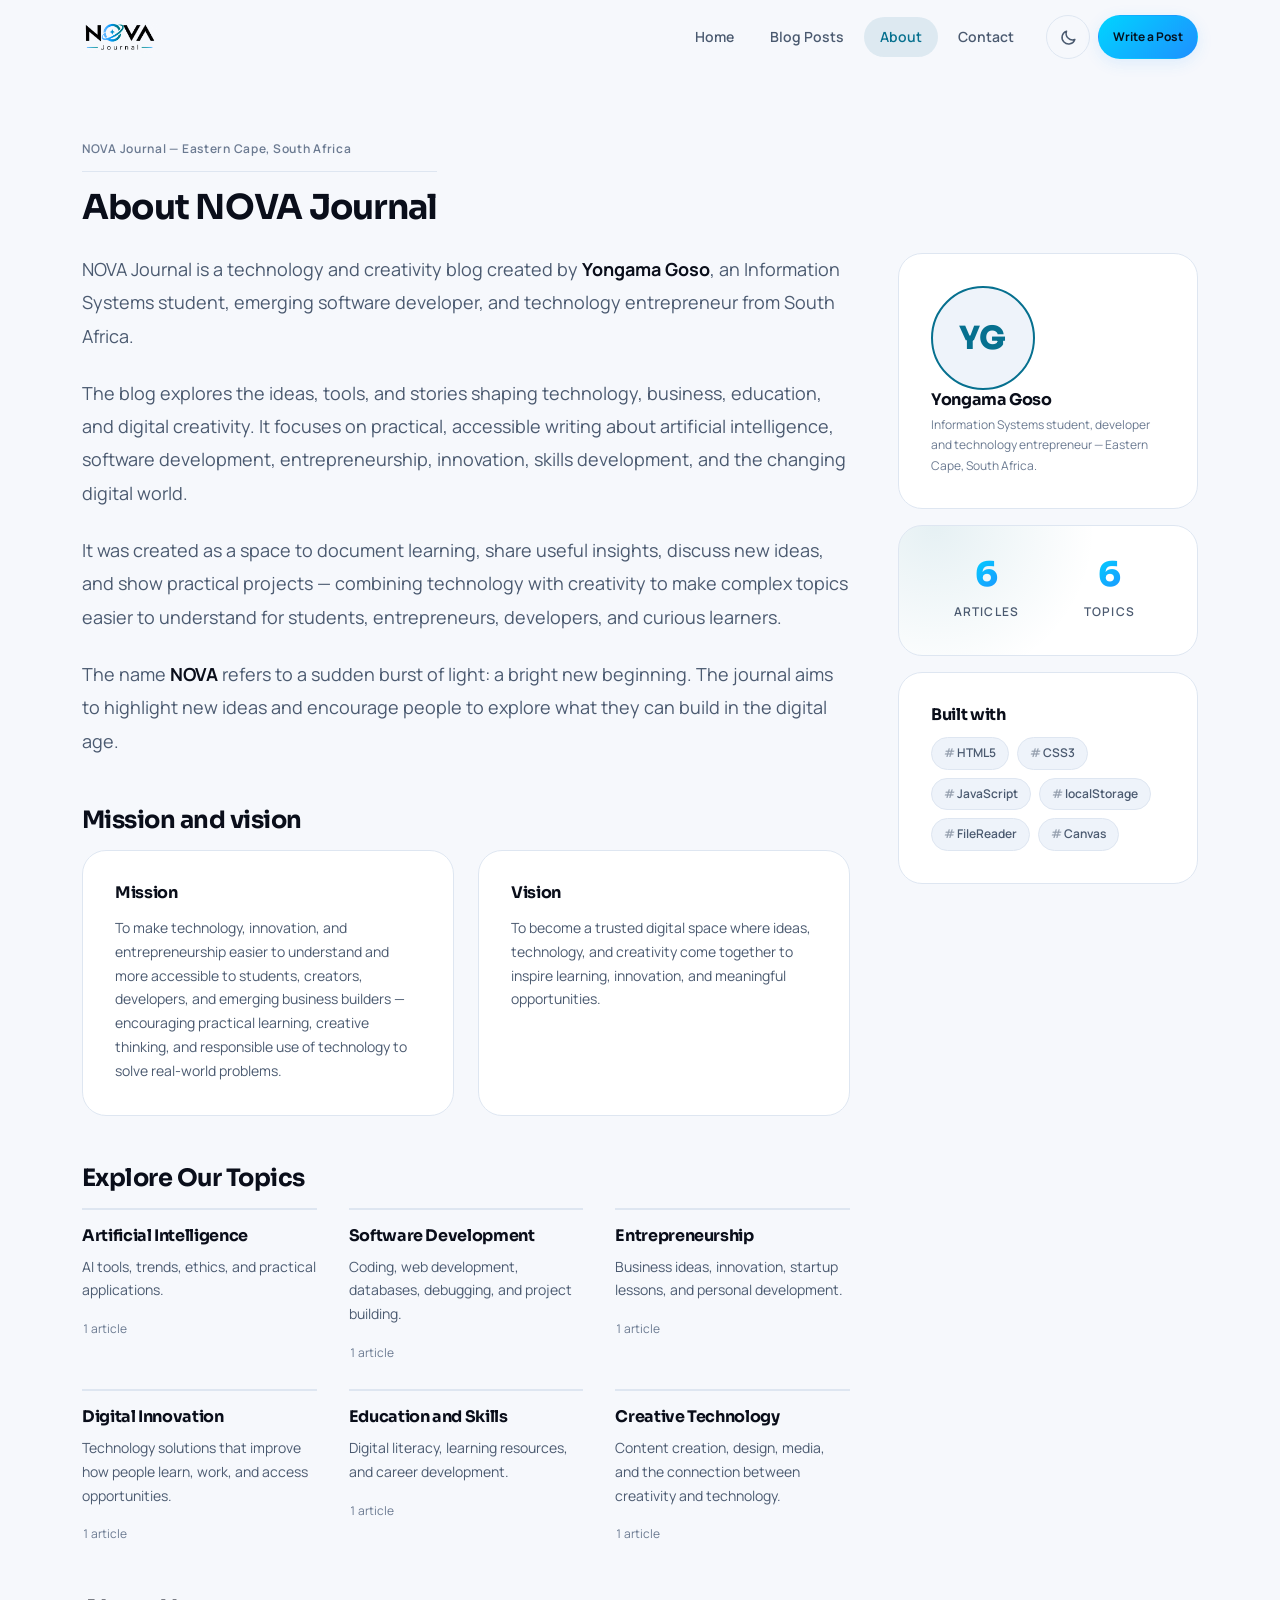
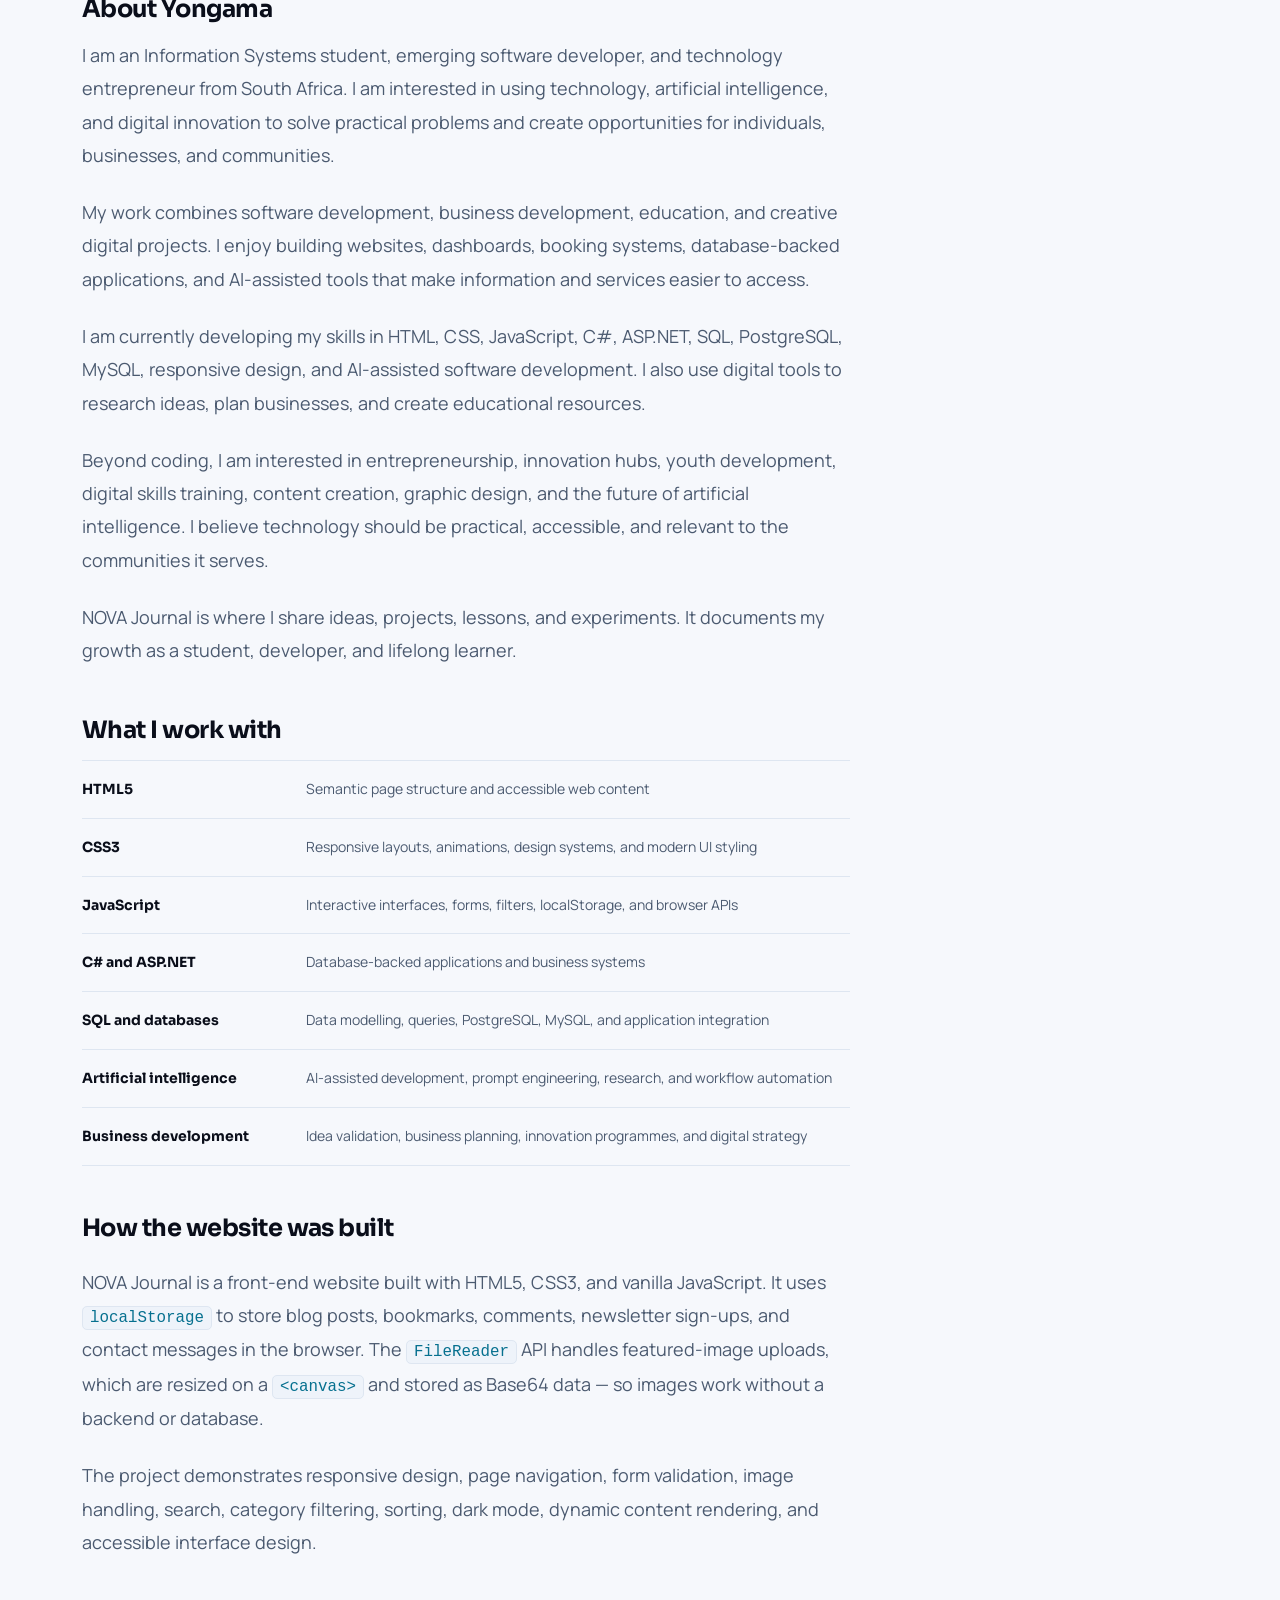
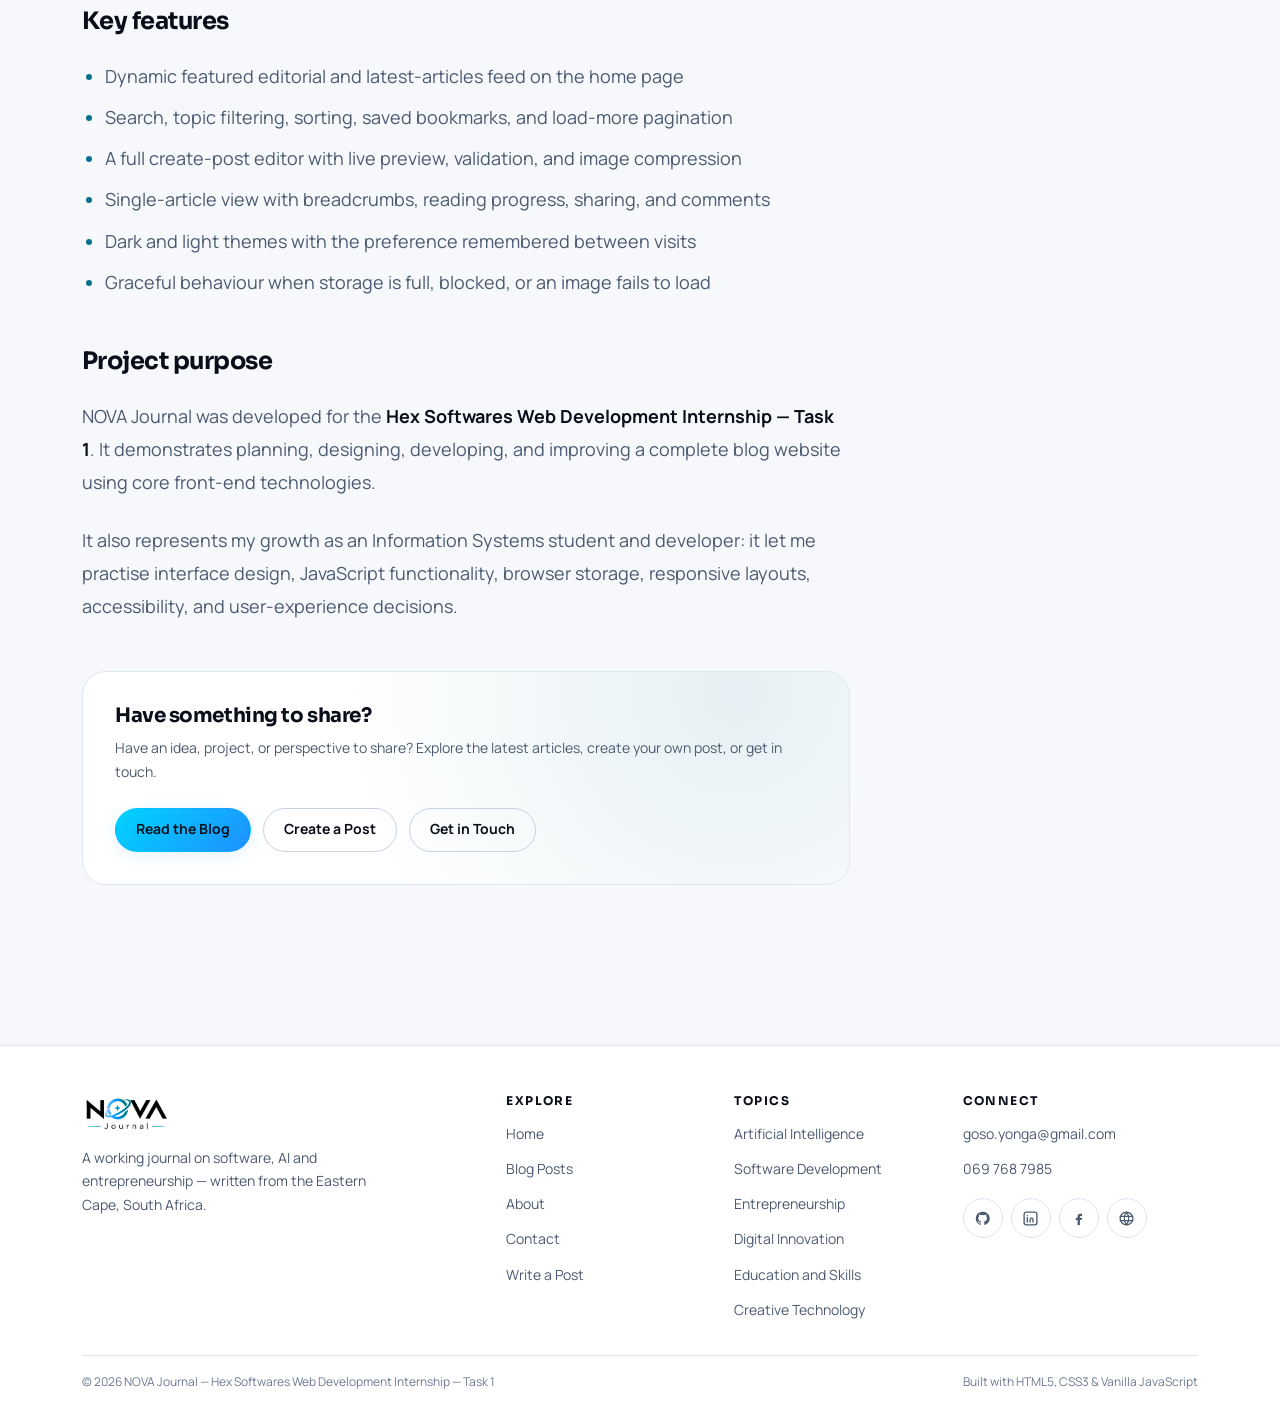
==== commit db14710d: "Add real contact details and remove placeholder profile links Replaces the build-time placeholders w" ====
--- a/about.html
+++ b/about.html
@@ -253,18 +253,22 @@
 
       <div class="footer-col">
         <h4>Connect</h4>
+        <ul class="footer-contact">
+          <li><a href="mailto:goso.yonga@gmail.com">goso.yonga@gmail.com</a></li>
+          <li><a href="tel:+27697687985">069 768 7985</a></li>
+        </ul>
         <div class="social-row">
-          <a href="https://github.com" target="_blank" rel="noopener noreferrer" aria-label="GitHub profile">
+          <a href="https://github.com/BigGee6566" target="_blank" rel="noopener noreferrer" aria-label="GitHub profile">
             <svg viewBox="0 0 24 24" fill="currentColor" aria-hidden="true"><path d="M12 2.4a9.6 9.6 0 00-3 18.7c.5.1.6-.2.6-.5v-1.7c-2.6.6-3.2-1.2-3.2-1.2-.5-1.1-1.1-1.4-1.1-1.4-.9-.6.1-.6.1-.6 1 .1 1.5 1 1.5 1 .9 1.5 2.3 1.1 2.9.8.1-.6.3-1.1.6-1.3-2.1-.2-4.3-1-4.3-4.6 0-1 .4-1.9 1-2.5-.1-.3-.4-1.3.1-2.6 0 0 .8-.3 2.6 1a9 9 0 014.8 0c1.8-1.3 2.6-1 2.6-1 .5 1.3.2 2.3.1 2.6.6.6 1 1.5 1 2.5 0 3.6-2.2 4.4-4.3 4.6.3.3.6.9.6 1.8v2.7c0 .3.2.6.7.5A9.6 9.6 0 0012 2.4z"/></svg>
           </a>
-          <a href="https://www.linkedin.com" target="_blank" rel="noopener noreferrer" aria-label="LinkedIn profile">
+          <a href="https://www.linkedin.com/in/yongama-goso-85aaaa2b0" target="_blank" rel="noopener noreferrer" aria-label="LinkedIn profile">
             <svg viewBox="0 0 24 24" fill="none" stroke="currentColor" stroke-width="1.9" stroke-linecap="round" aria-hidden="true"><rect x="3" y="3" width="18" height="18" rx="3"/><path d="M7.5 10.5V17M7.5 7.6v.1M11.5 17v-3.6a2 2 0 014 0V17"/></svg>
           </a>
-          <a href="https://x.com" target="_blank" rel="noopener noreferrer" aria-label="X profile">
-            <svg viewBox="0 0 24 24" fill="none" stroke="currentColor" stroke-width="2" stroke-linecap="round" aria-hidden="true"><path d="M4 4l16 16M20 4L4 20"/></svg>
-          </a>
-          <a href="contact.html" aria-label="Contact page">
-            <svg viewBox="0 0 24 24" fill="none" stroke="currentColor" stroke-width="1.9" stroke-linecap="round" stroke-linejoin="round" aria-hidden="true"><rect x="3" y="5" width="18" height="14" rx="2.5"/><path d="M3.5 6.5L12 13l8.5-6.5"/></svg>
+          <a href="https://www.facebook.com/yongama.ow.gee" target="_blank" rel="noopener noreferrer" aria-label="Facebook page">
+            <svg viewBox="0 0 24 24" fill="currentColor" aria-hidden="true"><path d="M14.5 8.5h2.5V5.2h-2.6c-2.3 0-3.7 1.4-3.7 3.8v1.8H8.2v3.3h2.5V21h3.3v-6.9h2.5l.4-3.3h-2.9V9.4c0-.6.2-.9.9-.9z"/></svg>
+          </a>
+          <a href="https://biggee6566.github.io/BigGee6566/" target="_blank" rel="noopener noreferrer" aria-label="Personal portfolio website">
+            <svg viewBox="0 0 24 24" fill="none" stroke="currentColor" stroke-width="1.8" stroke-linecap="round" stroke-linejoin="round" aria-hidden="true"><circle cx="12" cy="12" r="9"/><path d="M3.2 9h17.6M3.2 15h17.6"/><path d="M12 3a15 15 0 010 18 15 15 0 010-18z"/></svg>
           </a>
         </div>
       </div>
--- a/css/style.css
+++ b/css/style.css
@@ -1628,6 +1628,23 @@
 .footer-col a { color: var(--text-muted); font-size: var(--fs-sm); }
 .footer-col a:hover { color: var(--accent); }
 
+/* Email / phone sit above the icon row in the footer's Connect column */
+.footer-contact {
+  list-style: none;
+  display: flex;
+  flex-direction: column;
+  gap: var(--sp-2);
+  margin-bottom: var(--sp-4);
+}
+
+.footer-contact a {
+  font-size: var(--fs-sm);
+  color: var(--text-muted);
+  overflow-wrap: anywhere;
+}
+
+.footer-contact a:hover { color: var(--accent); }
+
 .social-row { display: flex; gap: var(--sp-2); }
 
 .social-row a {
